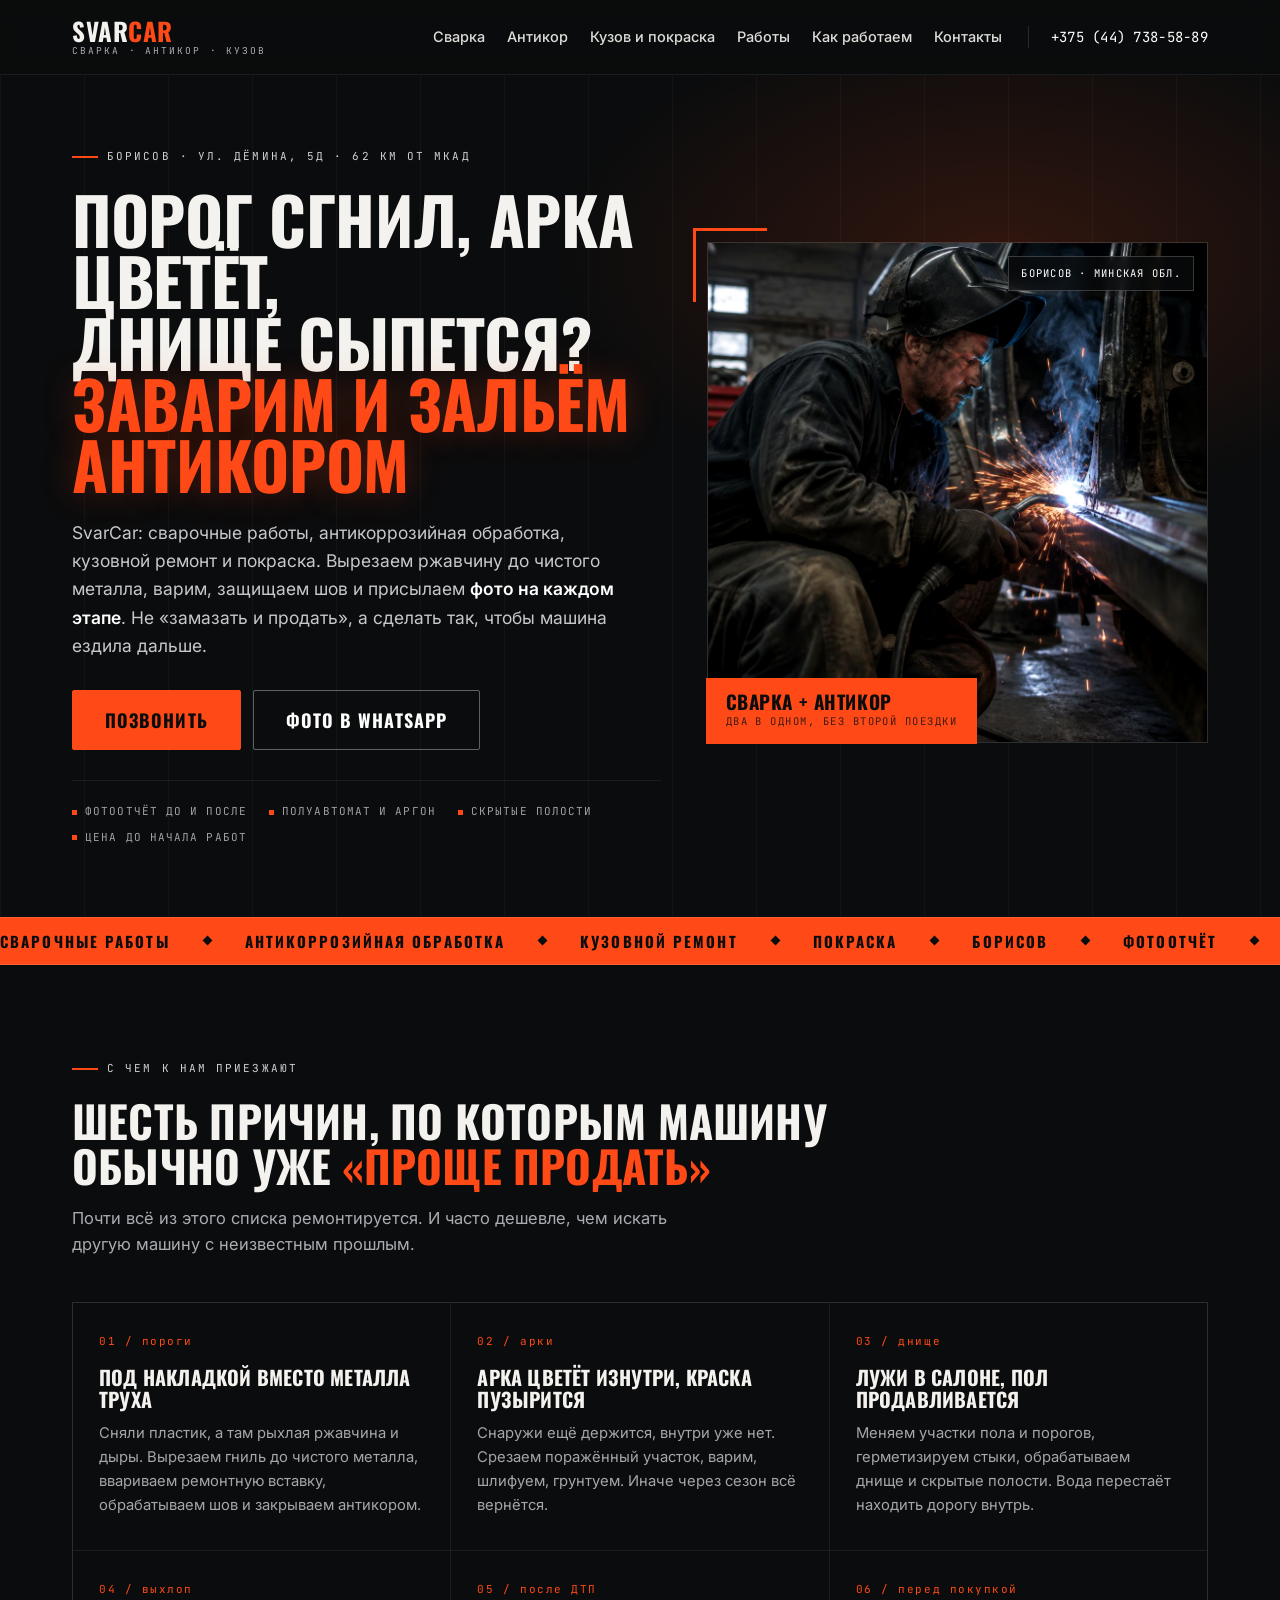
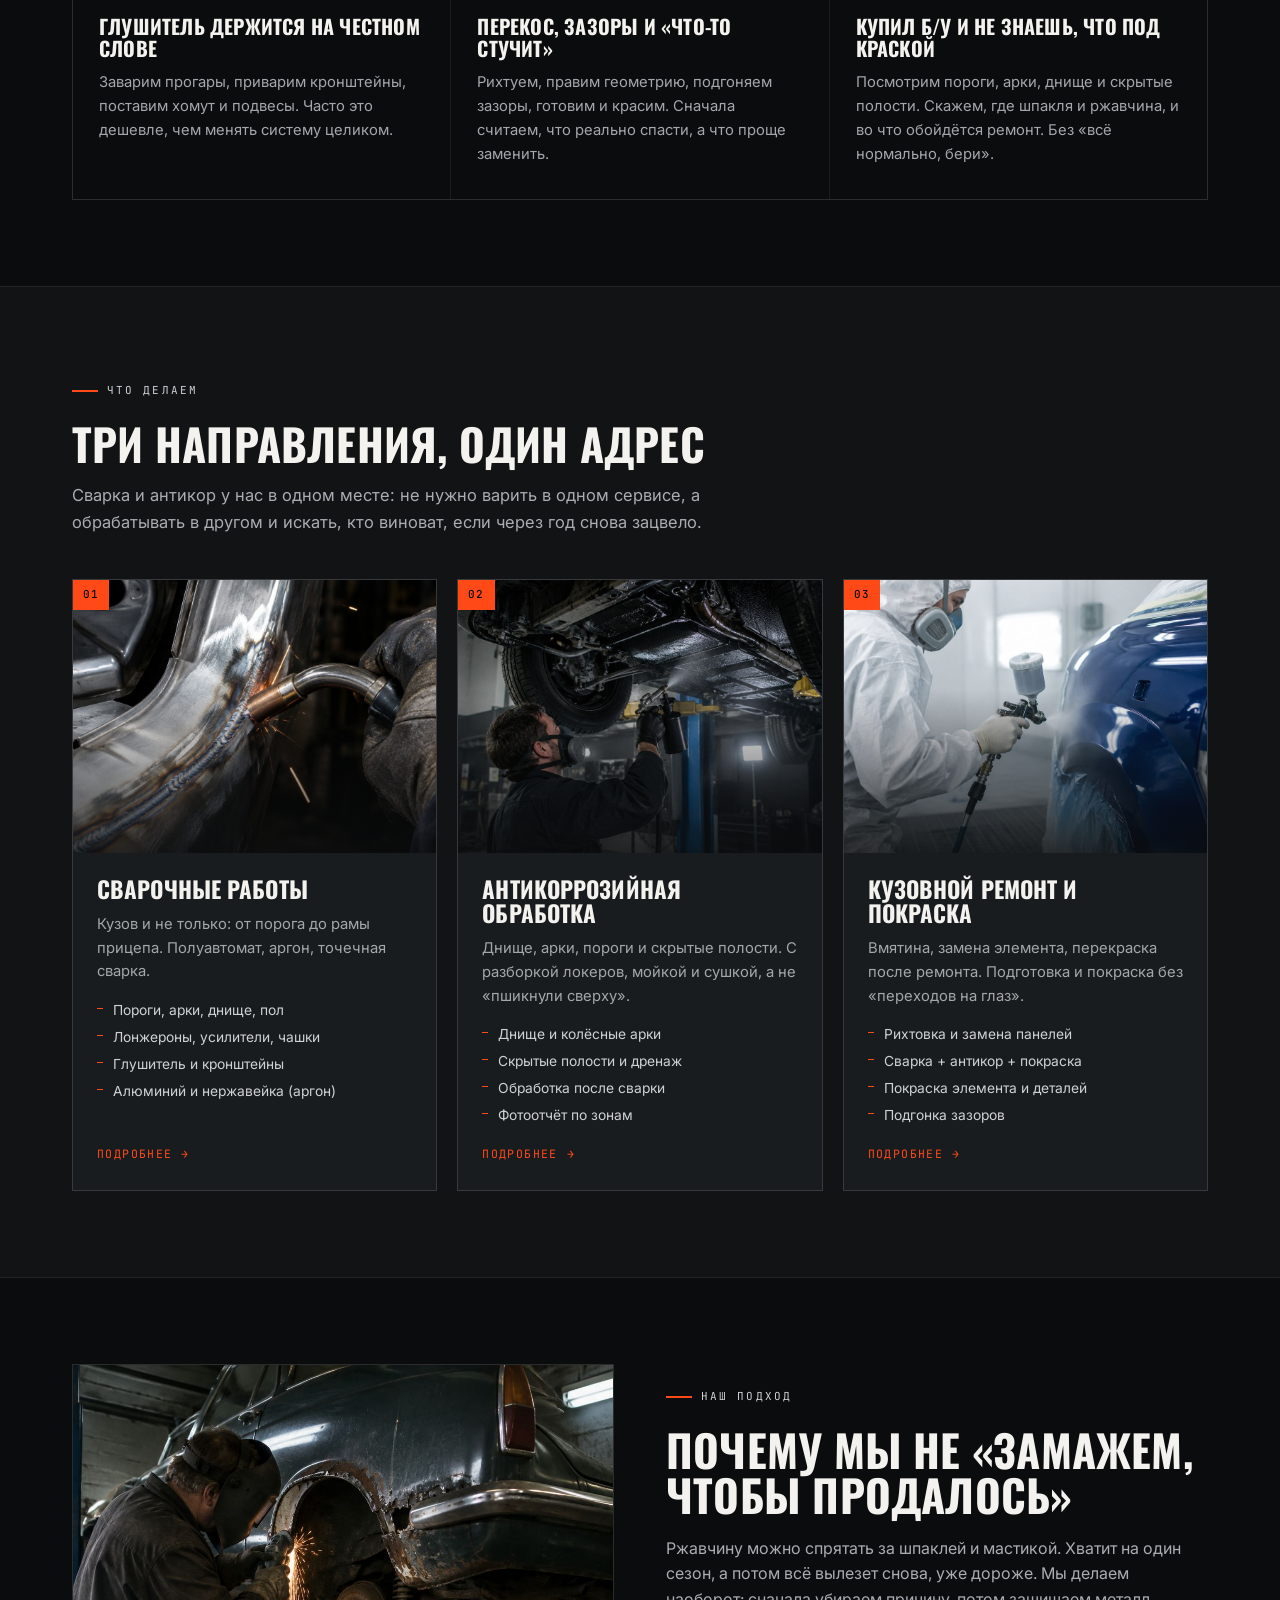
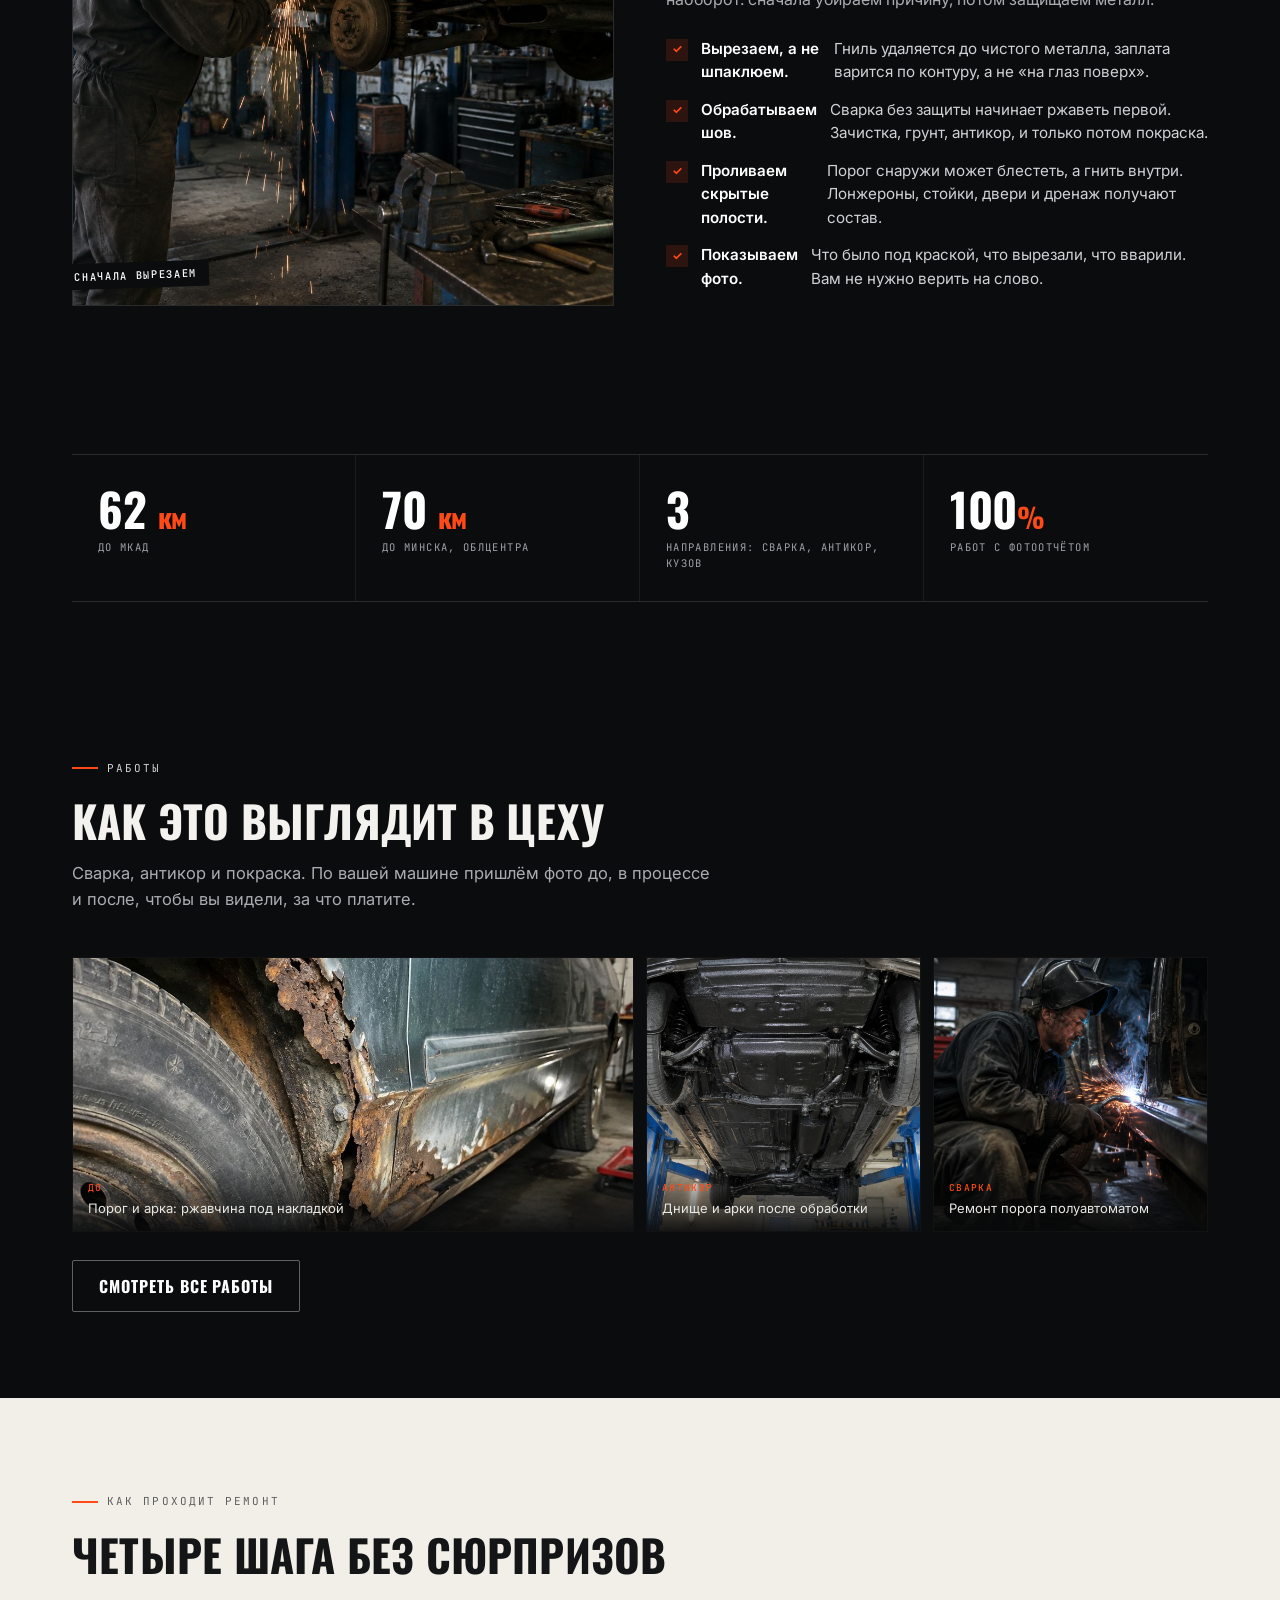
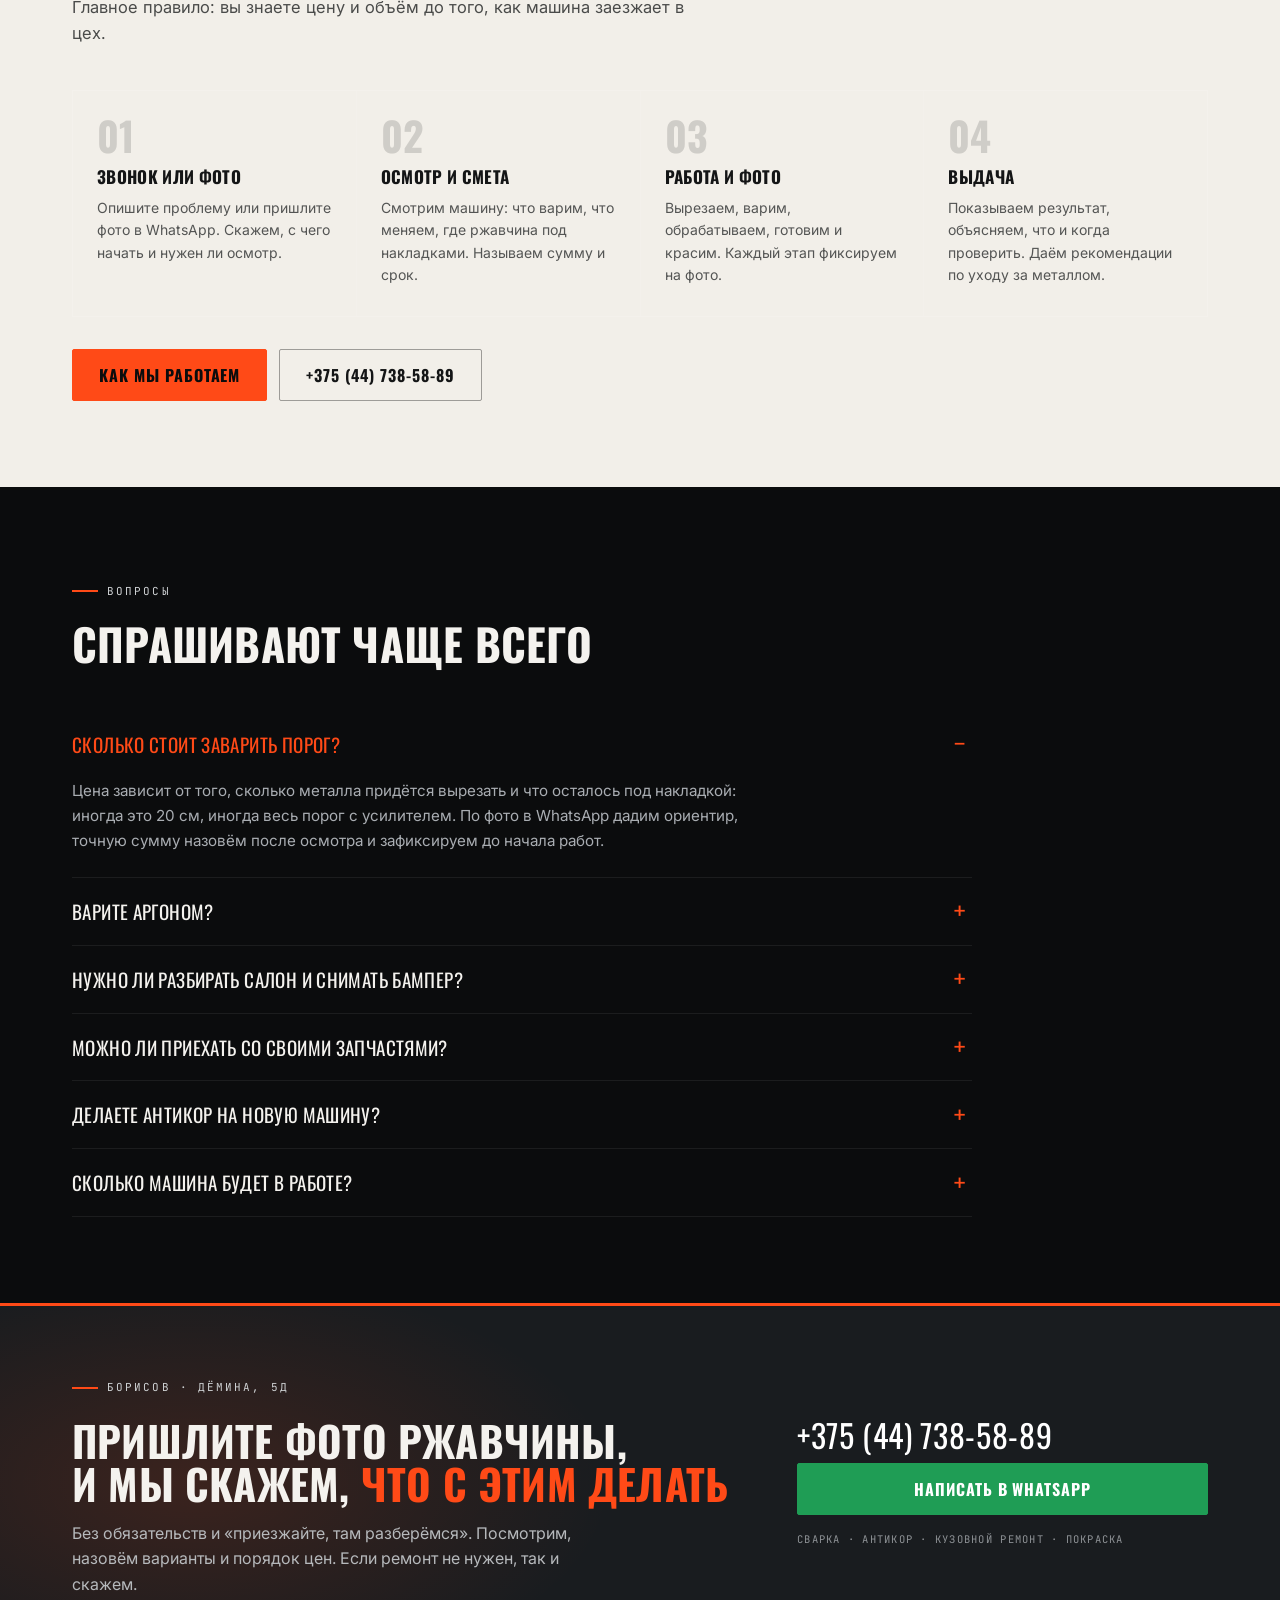
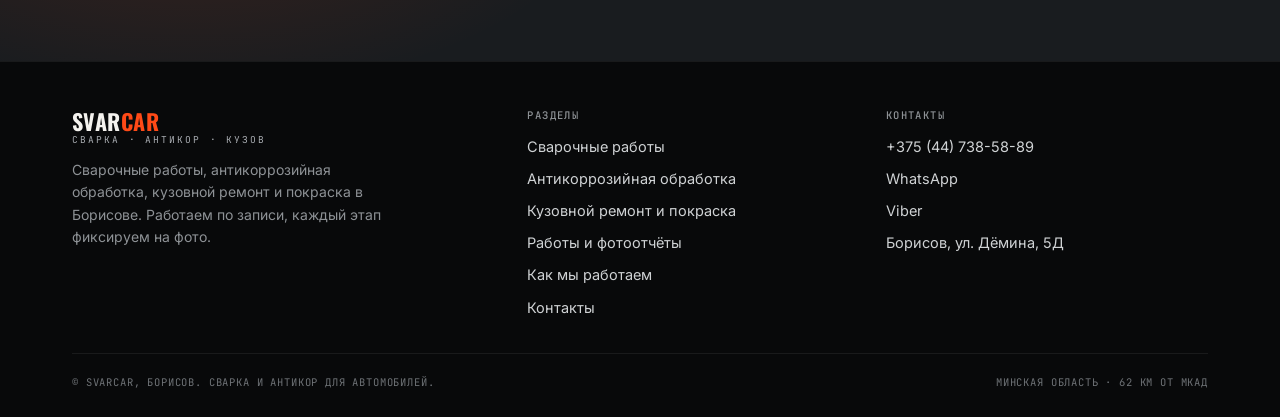
==== index.html @ ed867086 "SvarCar Borisov: 7 pages, welding, anti-corrosion, body repair" ====
<!doctype html>
<html lang="ru">
<head>
<meta charset="utf-8">
<meta name="viewport" content="width=device-width, initial-scale=1">
<title>SvarCar: сварка, антикор и кузовной ремонт в Борисове | +375 (44) 738-58-89</title>
<meta name="description" content="Сварочные работы, антикоррозийная обработка, кузовной ремонт и покраска в Борисове. Пороги, арки, днище, скрытые полости. Фотоотчёт по каждой работе. Ул. Дёмина, 5Д. Тел. +375 (44) 738-58-89.">
<meta property="og:title" content="SvarCar: сварка, антикор и кузовной ремонт в Борисове">
<meta property="og:description" content="Заварим пороги, арки и днище, обработаем антикором, покрасим. Фотоотчёт до и после. Борисов, ул. Дёмина, 5Д.">
<meta property="og:type" content="website">
<link rel="icon" href="assets/img/favicon.svg" type="image/svg+xml">
<link rel="preconnect" href="https://fonts.googleapis.com">
<link rel="preconnect" href="https://fonts.gstatic.com" crossorigin>
<link href="https://fonts.googleapis.com/css2?family=Oswald:wght@500;600;700&family=Inter:wght@400;500;600&family=JetBrains+Mono:wght@400;500&display=swap" rel="stylesheet">
<link rel="stylesheet" href="assets/css/style.css?v=1">
<script type="application/ld+json">
{
  "@context": "https://schema.org",
  "@type": "AutoRepair",
  "name": "SvarCar",
  "description": "Сварочные работы, антикоррозийная обработка, кузовной ремонт и покраска автомобилей в Борисове.",
  "telephone": "+375447385889",
  "address": {
    "@type": "PostalAddress",
    "streetAddress": "улица Дёмина, 5Д",
    "addressLocality": "Борисов",
    "addressRegion": "Минская область",
    "addressCountry": "BY"
  },
  "areaServed": ["Борисов", "Борисовский район", "Минская область"],
  "makesOffer": [
    {"@type":"Offer","itemOffered":{"@type":"Service","name":"Сварочные работы"}},
    {"@type":"Offer","itemOffered":{"@type":"Service","name":"Антикоррозийная обработка"}},
    {"@type":"Offer","itemOffered":{"@type":"Service","name":"Кузовной ремонт и покраска"}}
  ]
}
</script>
</head>
<body>

<header class="hdr">
  <div class="wrap hdr-in">
    <a class="logo" href="index.html">
      <b>Svar<span>Car</span></b>
      <small>сварка · антикор · кузов</small>
    </a>
    <nav class="nav" id="nav">
      <a href="svarka.html">Сварка</a>
      <a href="antikor.html">Антикор</a>
      <a href="kuzov.html">Кузов и покраска</a>
      <a href="raboty.html">Работы</a>
      <a href="kak-rabotaem.html">Как работаем</a>
      <a href="kontakty.html">Контакты</a>
    </nav>
    <a class="hdr-phone" href="tel:+375447385889">+375 (44) 738-58-89</a>
    <button class="burger" id="burger" type="button" aria-label="Меню" aria-expanded="false" aria-controls="nav"><span></span></button>
  </div>
</header>

<section class="hero">
  <div class="wrap hero-in">
    <div class="hero-txt">
      <span class="kick">Борисов · ул. Дёмина, 5Д · 62 км от МКАД</span>
      <h1>Порог сгнил, арка цветёт,<br>днище сыпется?<br><span class="hl">Заварим и зальём антикором</span></h1>
      <p class="hero-sub">SvarCar: сварочные работы, антикоррозийная обработка, кузовной ремонт и покраска. Вырезаем ржавчину до чистого металла, варим, защищаем шов и присылаем <b>фото на каждом этапе</b>. Не «замазать и продать», а сделать так, чтобы машина ездила дальше.</p>
      <div class="btn-row">
        <a class="btn btn--lg" href="tel:+375447385889">Позвонить</a>
        <a class="btn btn--lg btn--ghost" href="https://wa.me/375447385889?text=%D0%97%D0%B4%D1%80%D0%B0%D0%B2%D1%81%D1%82%D0%B2%D1%83%D0%B9%D1%82%D0%B5%21%20%D0%A5%D0%BE%D1%87%D1%83%20%D0%BE%D1%86%D0%B5%D0%BD%D0%B8%D1%82%D1%8C%20%D1%80%D0%B0%D0%B1%D0%BE%D1%82%D1%83%20%D0%BF%D0%BE%20%D1%84%D0%BE%D1%82%D0%BE" target="_blank" rel="noopener">Фото в WhatsApp</a>
      </div>
      <div class="hero-facts">
        <span>Фотоотчёт до и после</span>
        <span>Полуавтомат и аргон</span>
        <span>Скрытые полости</span>
        <span>Цена до начала работ</span>
      </div>
    </div>
    <div class="hero-media">
      <img src="assets/img/hero-weld.jpg" alt="Сварка порога автомобиля в мастерской SvarCar, Борисов" width="1024" height="1024">
      <div class="hero-badge">Борисов · Минская обл.</div>
      <div class="hero-tag"><b>Сварка + антикор</b><span>два в одном, без второй поездки</span></div>
    </div>
  </div>
</section>

<div class="mq"><div class="mq-track">
  <span>Сварочные работы</span><span>Антикоррозийная обработка</span><span>Кузовной ремонт</span><span>Покраска</span><span>Борисов</span><span>Фотоотчёт</span><span>Скрытые полости</span><span>Пороги и арки</span>
  <span>Сварочные работы</span><span>Антикоррозийная обработка</span><span>Кузовной ремонт</span><span>Покраска</span><span>Борисов</span><span>Фотоотчёт</span><span>Скрытые полости</span><span>Пороги и арки</span>
</div></div>

<section class="sec">
  <div class="wrap">
    <div class="sec-head rv">
      <span class="kick">С чем к нам приезжают</span>
      <h2 class="stitle">Шесть причин, по которым машину<br>обычно уже <em>«проще продать»</em></h2>
      <p class="slead">Почти всё из этого списка ремонтируется. И часто дешевле, чем искать другую машину с неизвестным прошлым.</p>
    </div>
    <div class="g3 rv">
      <div class="pain">
        <span class="pain-n">01 / пороги</span>
        <h3>Под накладкой вместо металла труха</h3>
        <p>Сняли пластик, а там рыхлая ржавчина и дыры. Вырезаем гниль до чистого металла, ввариваем ремонтную вставку, обрабатываем шов и закрываем антикором.</p>
      </div>
      <div class="pain">
        <span class="pain-n">02 / арки</span>
        <h3>Арка цветёт изнутри, краска пузырится</h3>
        <p>Снаружи ещё держится, внутри уже нет. Срезаем поражённый участок, варим, шлифуем, грунтуем. Иначе через сезон всё вернётся.</p>
      </div>
      <div class="pain">
        <span class="pain-n">03 / днище</span>
        <h3>Лужи в салоне, пол продавливается</h3>
        <p>Меняем участки пола и порогов, герметизируем стыки, обрабатываем днище и скрытые полости. Вода перестаёт находить дорогу внутрь.</p>
      </div>
      <div class="pain">
        <span class="pain-n">04 / выхлоп</span>
        <h3>Глушитель держится на честном слове</h3>
        <p>Заварим прогары, приварим кронштейны, поставим хомут и подвесы. Часто это дешевле, чем менять систему целиком.</p>
      </div>
      <div class="pain">
        <span class="pain-n">05 / после ДТП</span>
        <h3>Перекос, зазоры и «что-то стучит»</h3>
        <p>Рихтуем, правим геометрию, подгоняем зазоры, готовим и красим. Сначала считаем, что реально спасти, а что проще заменить.</p>
      </div>
      <div class="pain">
        <span class="pain-n">06 / перед покупкой</span>
        <h3>Купил б/у и не знаешь, что под краской</h3>
        <p>Посмотрим пороги, арки, днище и скрытые полости. Скажем, где шпакля и ржавчина, и во что обойдётся ремонт. Без «всё нормально, бери».</p>
      </div>
    </div>
  </div>
</section>

<section class="sec sec--steel">
  <div class="wrap">
    <div class="sec-head rv">
      <span class="kick">Что делаем</span>
      <h2 class="stitle">Три направления, один адрес</h2>
      <p class="slead">Сварка и антикор у нас в одном месте: не нужно варить в одном сервисе, а обрабатывать в другом и искать, кто виноват, если через год снова зацвело.</p>
    </div>
    <div class="svc-grid rv">
      <a class="svc" href="svarka.html">
        <div class="svc-img"><span class="svc-n">01</span><img src="assets/img/seam.jpg" alt="Сварной шов на кузовной панели автомобиля" loading="lazy" width="1024" height="1024"></div>
        <div class="svc-body">
          <h3>Сварочные работы</h3>
          <p>Кузов и не только: от порога до рамы прицепа. Полуавтомат, аргон, точечная сварка.</p>
          <ul class="svc-list">
            <li>Пороги, арки, днище, пол</li>
            <li>Лонжероны, усилители, чашки</li>
            <li>Глушитель и кронштейны</li>
            <li>Алюминий и нержавейка (аргон)</li>
          </ul>
          <span class="svc-more">Подробнее</span>
        </div>
      </a>
      <a class="svc" href="antikor.html">
        <div class="svc-img"><span class="svc-n">02</span><img src="assets/img/antikor.jpg" alt="Нанесение антикоррозийного состава на днище автомобиля" loading="lazy" width="1024" height="1024"></div>
        <div class="svc-body">
          <h3>Антикоррозийная обработка</h3>
          <p>Днище, арки, пороги и скрытые полости. С разборкой локеров, мойкой и сушкой, а не «пшикнули сверху».</p>
          <ul class="svc-list">
            <li>Днище и колёсные арки</li>
            <li>Скрытые полости и дренаж</li>
            <li>Обработка после сварки</li>
            <li>Фотоотчёт по зонам</li>
          </ul>
          <span class="svc-more">Подробнее</span>
        </div>
      </a>
      <a class="svc" href="kuzov.html">
        <div class="svc-img"><span class="svc-n">03</span><img src="assets/img/paint.jpg" alt="Покраска кузовной панели автомобиля в камере" loading="lazy" width="1024" height="1024"></div>
        <div class="svc-body">
          <h3>Кузовной ремонт и покраска</h3>
          <p>Вмятина, замена элемента, перекраска после ремонта. Подготовка и покраска без «переходов на глаз».</p>
          <ul class="svc-list">
            <li>Рихтовка и замена панелей</li>
            <li>Сварка + антикор + покраска</li>
            <li>Покраска элемента и деталей</li>
            <li>Подгонка зазоров</li>
          </ul>
          <span class="svc-more">Подробнее</span>
        </div>
      </a>
    </div>
  </div>
</section>

<section class="sec">
  <div class="wrap split">
    <div class="split-media rv">
      <img src="assets/img/arch-cut.jpg" alt="Вырезание ржавого металла из арки автомобиля" loading="lazy" width="1024" height="1024">
      <div class="tape"><b>сначала вырезаем</b></div>
    </div>
    <div class="split-txt rv">
      <span class="kick">Наш подход</span>
      <h2 class="stitle">Почему мы не «замажем,<br>чтобы продалось»</h2>
      <p>Ржавчину можно спрятать за шпаклей и мастикой. Хватит на один сезон, а потом всё вылезет снова, уже дороже. Мы делаем наоборот: сначала убираем причину, потом защищаем металл.</p>
      <ul class="checks">
        <li><b>Вырезаем, а не шпаклюем.</b> Гниль удаляется до чистого металла, заплата варится по контуру, а не «на глаз поверх».</li>
        <li><b>Обрабатываем шов.</b> Сварка без защиты начинает ржаветь первой. Зачистка, грунт, антикор, и только потом покраска.</li>
        <li><b>Проливаем скрытые полости.</b> Порог снаружи может блестеть, а гнить внутри. Лонжероны, стойки, двери и дренаж получают состав.</li>
        <li><b>Показываем фото.</b> Что было под краской, что вырезали, что вварили. Вам не нужно верить на слово.</li>
      </ul>
    </div>
  </div>
</section>

<section class="sec--tight">
  <div class="wrap">
    <div class="stats rv">
      <div class="stat"><b>62 <em>км</em></b><span>до МКАД</span></div>
      <div class="stat"><b>70 <em>км</em></b><span>до Минска, облцентра</span></div>
      <div class="stat"><b>3</b><span>направления: сварка, антикор, кузов</span></div>
      <div class="stat"><b>100<em>%</em></b><span>работ с фотоотчётом</span></div>
    </div>
  </div>
</section>

<section class="sec">
  <div class="wrap">
    <div class="sec-head rv">
      <span class="kick">Работы</span>
      <h2 class="stitle">Как это выглядит в цеху</h2>
      <p class="slead">Сварка, антикор и покраска. По вашей машине пришлём фото до, в процессе и после, чтобы вы видели, за что платите.</p>
    </div>
    <div class="gal rv">
      <figure class="wide">
        <img src="assets/img/rust.jpg" alt="Ржавый порог и арка автомобиля до ремонта" loading="lazy" width="1024" height="1024">
        <figcaption><b>До</b>Порог и арка: ржавчина под накладкой</figcaption>
      </figure>
      <figure>
        <img src="assets/img/underbody.jpg" alt="Обработанное антикором днище автомобиля" loading="lazy" width="1024" height="1024">
        <figcaption><b>Антикор</b>Днище и арки после обработки</figcaption>
      </figure>
      <figure>
        <img src="assets/img/hero-weld.jpg" alt="Сварочные работы на кузове автомобиля" loading="lazy" width="1024" height="1024">
        <figcaption><b>Сварка</b>Ремонт порога полуавтоматом</figcaption>
      </figure>
    </div>
    <div class="btn-row" style="margin-top:28px">
      <a class="btn btn--ghost" href="raboty.html">Смотреть все работы</a>
    </div>
  </div>
</section>

<section class="sec sec--paper">
  <div class="wrap">
    <div class="sec-head rv">
      <span class="kick">Как проходит ремонт</span>
      <h2 class="stitle">Четыре шага без сюрпризов</h2>
      <p class="slead">Главное правило: вы знаете цену и объём до того, как машина заезжает в цех.</p>
    </div>
    <div class="steps rv">
      <div class="step"><b>01</b><h3>Звонок или фото</h3><p>Опишите проблему или пришлите фото в WhatsApp. Скажем, с чего начать и нужен ли осмотр.</p></div>
      <div class="step"><b>02</b><h3>Осмотр и смета</h3><p>Смотрим машину: что варим, что меняем, где ржавчина под накладками. Называем сумму и срок.</p></div>
      <div class="step"><b>03</b><h3>Работа и фото</h3><p>Вырезаем, варим, обрабатываем, готовим и красим. Каждый этап фиксируем на фото.</p></div>
      <div class="step"><b>04</b><h3>Выдача</h3><p>Показываем результат, объясняем, что и когда проверить. Даём рекомендации по уходу за металлом.</p></div>
    </div>
    <div class="btn-row" style="margin-top:32px">
      <a class="btn" href="kak-rabotaem.html">Как мы работаем</a>
      <a class="btn btn--ghost" style="color:#141516;border-color:rgba(0,0,0,.35)" href="tel:+375447385889">+375 (44) 738-58-89</a>
    </div>
  </div>
</section>

<section class="sec">
  <div class="wrap">
    <div class="sec-head rv">
      <span class="kick">Вопросы</span>
      <h2 class="stitle">Спрашивают чаще всего</h2>
    </div>
    <div class="faq rv">
      <details open>
        <summary>Сколько стоит заварить порог?</summary>
        <div class="ans">Цена зависит от того, сколько металла придётся вырезать и что осталось под накладкой: иногда это 20 см, иногда весь порог с усилителем. По фото в WhatsApp дадим ориентир, точную сумму назовём после осмотра и зафиксируем до начала работ.</div>
      </details>
      <details>
        <summary>Варите аргоном?</summary>
        <div class="ans">Да. Кузов варим полуавтоматом (MIG/MAG), заводские швы делаем точечной сваркой, алюминий и нержавейку варим аргоном (TIG). Для каждого металла свой режим, иначе шов поведёт или он снова зацветёт.</div>
      </details>
      <details>
        <summary>Нужно ли разбирать салон и снимать бампер?</summary>
        <div class="ans">Зависит от зоны. Чтобы варить порог, часто нужно снять накладку и обшивку, а чтобы обработать скрытые полости, иногда и локеры. Разборку и сборку обсуждаем заранее и включаем в смету, чтобы «потом доплатить» не было.</div>
      </details>
      <details>
        <summary>Можно ли приехать со своими запчастями?</summary>
        <div class="ans">Можно. Скажите заранее, что привезёте, чтобы мы проверили деталь до разборки машины. Если ремонтная вставка не подходит по геометрии, лучше узнать об этом до того, как срезан старый металл.</div>
      </details>
      <details>
        <summary>Делаете антикор на новую машину?</summary>
        <div class="ans">Да, и это лучший момент: на чистом металле обработка держится дольше всего. Особенно актуально для арок, порогов и днища, которые зимой получают реагенты и песок.</div>
      </details>
      <details>
        <summary>Сколько машина будет в работе?</summary>
        <div class="ans">Срок зависит от объёма: локальный ремонт и антикор это одна история, замена порогов с покраской другая. После осмотра называем срок и держим его. Если по ходу находится что-то ещё, сначала звоним и согласуем, а не ставим перед фактом.</div>
      </details>
    </div>
  </div>
</section>

<section class="cta">
  <div class="wrap cta-in">
    <div class="rv">
      <span class="kick">Борисов · Дёмина, 5Д</span>
      <h2>Пришлите фото ржавчины,<br>и мы скажем, <em>что с этим делать</em></h2>
      <p>Без обязательств и «приезжайте, там разберёмся». Посмотрим, назовём варианты и порядок цен. Если ремонт не нужен, так и скажем.</p>
    </div>
    <div class="cta-side rv">
      <a class="cta-phone" href="tel:+375447385889">+375 (44) 738-58-89</a>
      <a class="btn btn--wa" href="https://wa.me/375447385889?text=%D0%97%D0%B4%D1%80%D0%B0%D0%B2%D1%81%D1%82%D0%B2%D1%83%D0%B9%D1%82%D0%B5%21%20%D0%A5%D0%BE%D1%87%D1%83%20%D0%BE%D1%86%D0%B5%D0%BD%D0%B8%D1%82%D1%8C%20%D1%80%D0%B0%D0%B1%D0%BE%D1%82%D1%83%20%D0%BF%D0%BE%20%D1%84%D0%BE%D1%82%D0%BE" target="_blank" rel="noopener">Написать в WhatsApp</a>
      <span class="cta-note">сварка · антикор · кузовной ремонт · покраска</span>
    </div>
  </div>
</section>

<footer class="ftr">
  <div class="wrap">
    <div class="ftr-in">
      <div>
        <a class="logo" href="index.html">
          <b>Svar<span>Car</span></b>
          <small>сварка · антикор · кузов</small>
        </a>
        <p>Сварочные работы, антикоррозийная обработка, кузовной ремонт и покраска в Борисове. Работаем по записи, каждый этап фиксируем на фото.</p>
      </div>
      <div>
        <h4>Разделы</h4>
        <div class="ftr-links">
          <a href="svarka.html">Сварочные работы</a>
          <a href="antikor.html">Антикоррозийная обработка</a>
          <a href="kuzov.html">Кузовной ремонт и покраска</a>
          <a href="raboty.html">Работы и фотоотчёты</a>
          <a href="kak-rabotaem.html">Как мы работаем</a>
          <a href="kontakty.html">Контакты</a>
        </div>
      </div>
      <div>
        <h4>Контакты</h4>
        <div class="ftr-links">
          <a href="tel:+375447385889">+375 (44) 738-58-89</a>
          <a href="https://wa.me/375447385889" target="_blank" rel="noopener">WhatsApp</a>
          <a href="viber://chat?number=%2B375447385889">Viber</a>
          <a href="https://yandex.by/maps/?text=%D0%91%D0%BE%D1%80%D0%B8%D1%81%D0%BE%D0%B2%2C%20%D1%83%D0%BB%D0%B8%D1%86%D0%B0%20%D0%94%D1%91%D0%BC%D0%B8%D0%BD%D0%B0%2C%205%D0%94" target="_blank" rel="noopener">Борисов, ул. Дёмина, 5Д</a>
        </div>
      </div>
    </div>
    <div class="ftr-bot">
      <span>© SvarCar, Борисов. Сварка и антикор для автомобилей.</span>
      <span>Минская область · 62 км от МКАД</span>
    </div>
  </div>
</footer>

<script src="assets/js/app.js" defer></script>
</body>
</html>
---- assets/css/style.css ----
/* SvarCar — Борисов. Сварка, антикор, кузов. */

:root{
  --ink:#0b0c0d;
  --ink-2:#111315;
  --steel:#191c1f;
  --steel-2:#22262a;
  --line:rgba(255,255,255,.13);
  --line-soft:rgba(255,255,255,.07);
  --txt:#f4f2ee;
  --muted:#a9adb2;
  --orange:#ff4a17;
  --orange-d:#e23c0c;
  --amber:#ffb01f;
  --paper:#f2efe9;
  --paper-2:#e7e2d9;
  --ink-on-paper:#141516;
  --mono:"JetBrains Mono",ui-monospace,SFMono-Regular,Menlo,monospace;
  --disp:"Oswald","Arial Narrow",Impact,sans-serif;
  --body:"Inter",system-ui,-apple-system,"Segoe UI",Roboto,sans-serif;
  --wrap:1180px;
  --r:2px;
}

*,*::before,*::after{box-sizing:border-box}
html{scroll-behavior:smooth;-webkit-text-size-adjust:100%}
body{
  margin:0;background:var(--ink);color:var(--txt);
  font-family:var(--body);font-size:17px;line-height:1.6;
  -webkit-font-smoothing:antialiased;
  overflow-x:hidden;
}
img{max-width:100%;display:block;height:auto}
a{color:inherit;text-decoration:none}
button{font:inherit}
h1,h2,h3,h4{font-family:var(--disp);font-weight:700;text-transform:uppercase;line-height:.98;letter-spacing:.005em;margin:0}
p{margin:0}
ul{margin:0;padding:0;list-style:none}
.wrap{width:100%;max-width:var(--wrap);margin:0 auto;padding:0 22px}
::selection{background:var(--orange);color:#0b0c0d}

/* ---------- header ---------- */
.hdr{
  position:sticky;top:0;z-index:60;
  background:rgba(11,12,13,.92);
  border-bottom:1px solid var(--line-soft);
  backdrop-filter:blur(10px);
}
.hdr-in{display:flex;align-items:center;gap:26px;height:74px}
.logo{display:flex;flex-direction:column;gap:3px;flex:0 0 auto}
.logo b{
  font-family:var(--disp);font-weight:700;font-size:25px;letter-spacing:.02em;
  text-transform:uppercase;line-height:1;display:flex;align-items:baseline;gap:0;
}
.logo b span{color:var(--orange)}
.logo small{
  font-family:var(--mono);font-size:9.5px;letter-spacing:.22em;text-transform:uppercase;
  color:var(--muted);line-height:1;
}
.nav{display:flex;gap:22px;margin-left:auto}
.nav a{
  font-size:14.5px;font-weight:500;color:#dcdcd8;position:relative;padding:6px 0;white-space:nowrap;
}
.nav a::after{
  content:"";position:absolute;left:0;right:100%;bottom:0;height:2px;background:var(--orange);
  transition:right .22s ease;
}
.nav a:hover::after,.nav a[aria-current="page"]::after{right:0}
.nav a[aria-current="page"]{color:#fff}
.hdr-phone{
  font-family:var(--mono);font-size:14px;letter-spacing:.02em;color:#fff;white-space:nowrap;
  border-left:1px solid var(--line);padding-left:22px;
}
.hdr-phone:hover{color:var(--orange)}
.burger{
  display:none;width:42px;height:38px;background:none;border:1px solid var(--line);
  cursor:pointer;position:relative;margin-left:auto;flex:0 0 auto;
}
.burger span,.burger span::before,.burger span::after{
  position:absolute;left:11px;right:11px;height:2px;background:#fff;content:"";transition:.2s;
}
.burger span{top:18px}
.burger span::before{top:-6px;left:0;right:0}
.burger span::after{top:6px;left:0;right:0}
.burger[aria-expanded="true"] span{background:transparent}
.burger[aria-expanded="true"] span::before{transform:translateY(6px) rotate(45deg)}
.burger[aria-expanded="true"] span::after{transform:translateY(-6px) rotate(-45deg)}

/* ---------- buttons ---------- */
.btn{
  display:inline-flex;align-items:center;justify-content:center;gap:10px;
  font-family:var(--disp);text-transform:uppercase;font-weight:700;font-size:16px;
  letter-spacing:.06em;line-height:1;padding:17px 26px;border-radius:var(--r);
  background:var(--orange);color:#0b0c0d;border:1px solid var(--orange);
  cursor:pointer;transition:transform .15s ease,background .18s ease,color .18s ease;
  text-align:center;
}
.btn:hover{background:#ff5c2c;transform:translateY(-1px)}
.btn--ghost{background:transparent;color:#fff;border-color:rgba(255,255,255,.35)}
.btn--ghost:hover{background:rgba(255,255,255,.08);border-color:#fff}
.btn--wa{background:#1f9d55;border-color:#1f9d55;color:#fff}
.btn--wa:hover{background:#25b562}
.btn--sm{padding:12px 18px;font-size:14px}
.btn--lg{padding:20px 32px;font-size:18px}
.btn-row{display:flex;flex-wrap:wrap;gap:12px}

/* ---------- hero ---------- */
.hero{position:relative;background:var(--ink);overflow:hidden;padding:0}
.hero::before{
  content:"";position:absolute;inset:0;
  background:
    radial-gradient(680px 380px at 78% 22%,rgba(255,74,23,.16),transparent 65%),
    repeating-linear-gradient(90deg,rgba(255,255,255,.035) 0 1px,transparent 1px 84px);
  pointer-events:none;
}
.hero-in{
  position:relative;display:grid;grid-template-columns:1.08fr .92fr;gap:46px;
  align-items:center;padding:64px 22px 70px;
}
.hero-txt{position:relative;z-index:2}
.kick{
  display:inline-flex;align-items:center;gap:9px;font-family:var(--mono);
  font-size:11px;letter-spacing:.19em;text-transform:uppercase;color:#cfd2d4;margin-bottom:22px;
}
.kick::before{content:"";width:26px;height:2px;background:var(--orange);flex:0 0 auto}
.hero h1{
  font-size:clamp(34px,5.1vw,68px);line-height:.94;letter-spacing:-.005em;
}
.hero h1 .hl{
  display:inline;color:var(--orange);
  text-shadow:0 0 34px rgba(255,74,23,.28);
}
.hero-sub{
  margin-top:24px;font-size:17.5px;line-height:1.62;color:#c6c8ca;max-width:560px;
}
.hero-sub b{color:#fff;font-weight:600}
.hero .btn-row{margin-top:30px}
.hero-facts{
  display:flex;flex-wrap:wrap;gap:8px 22px;margin-top:30px;padding-top:22px;
  border-top:1px solid var(--line-soft);
}
.hero-facts span{
  font-family:var(--mono);font-size:11px;letter-spacing:.1em;text-transform:uppercase;color:#9ea2a6;
  display:flex;align-items:center;gap:8px;
}
.hero-facts span::before{content:"";width:5px;height:5px;background:var(--orange);flex:0 0 auto}

.hero-media{position:relative;z-index:2}
.hero-media img{
  width:100%;aspect-ratio:1/1;object-fit:cover;
  filter:contrast(1.06) saturate(1.05);
  border:1px solid rgba(255,255,255,.14);
}
.hero-media::after{
  content:"";position:absolute;left:-14px;top:-14px;width:74px;height:74px;
  border-left:3px solid var(--orange);border-top:3px solid var(--orange);
}
.hero-tag{
  position:absolute;left:-1px;bottom:-1px;background:var(--orange);color:#0b0c0d;
  padding:14px 20px 15px;display:flex;flex-direction:column;gap:2px;max-width:calc(100% + 2px);
}
.hero-tag b{font-family:var(--disp);font-size:19px;text-transform:uppercase;line-height:1;letter-spacing:.03em}
.hero-tag span{font-family:var(--mono);font-size:10.5px;letter-spacing:.14em;text-transform:uppercase;opacity:.78}
.hero-badge{
  position:absolute;right:14px;top:14px;background:rgba(11,12,13,.72);border:1px solid rgba(255,255,255,.2);
  padding:8px 12px;font-family:var(--mono);font-size:10.5px;letter-spacing:.12em;text-transform:uppercase;
  color:#fff;backdrop-filter:blur(4px);
}

/* ---------- ticker ---------- */
.mq{
  border-top:1px solid var(--line);border-bottom:1px solid var(--line);
  background:var(--orange);color:#0b0c0d;overflow:hidden;padding:11px 0;
}
.mq-track{
  display:flex;gap:34px;width:max-content;animation:mq 32s linear infinite;
  font-family:var(--disp);text-transform:uppercase;font-size:15px;letter-spacing:.14em;font-weight:700;
}
.mq-track span{display:flex;align-items:center;gap:34px;white-space:nowrap}
.mq-track span::after{content:"";width:7px;height:7px;background:#0b0c0d;transform:rotate(45deg);flex:0 0 auto}
@keyframes mq{to{transform:translateX(-50%)}}
.mq:hover .mq-track{animation-play-state:paused}

/* ---------- sections ---------- */
.sec{padding:86px 0;position:relative}
.sec--tight{padding:62px 0}
.sec--steel{background:var(--ink-2);border-top:1px solid var(--line-soft);border-bottom:1px solid var(--line-soft)}
.sec--paper{background:var(--paper);color:var(--ink-on-paper)}
.sec--paper .slead,.sec--paper .lead{color:#4a4b4a}
.sec--paper .kick{color:#5d5f5f}
.sec-head{max-width:760px;margin-bottom:44px}
.sec-head--center{margin-left:auto;margin-right:auto;text-align:center}
.stitle{font-size:clamp(27px,3.5vw,44px);line-height:1.02;margin-bottom:16px}
.stitle em{font-style:normal;color:var(--orange)}
.slead{font-size:16.5px;color:#a9adb2;max-width:640px}
.sec-head--center .slead{margin:0 auto}

/* ---------- pain cards ---------- */
.g3{display:grid;grid-template-columns:repeat(3,1fr);gap:1px;background:var(--line-soft);border:1px solid var(--line-soft)}
.pain{
  background:var(--ink);padding:30px 26px 32px;position:relative;transition:background .2s;
}
.pain:hover{background:#141719}
.pain-n{
  font-family:var(--mono);font-size:11px;letter-spacing:.14em;color:var(--orange);
  display:block;margin-bottom:16px;
}
.pain h3{font-size:20px;line-height:1.1;margin-bottom:12px;letter-spacing:.01em}
.pain p{font-size:14.8px;line-height:1.62;color:#a3a7ab}
.sec--paper .pain{background:var(--paper)}
.sec--paper .pain:hover{background:#fff}
.sec--paper .pain p{color:#545554}
.sec--paper .g3{background:rgba(0,0,0,.12);border-color:rgba(0,0,0,.12)}

/* ---------- services ---------- */
.svc-grid{display:grid;grid-template-columns:repeat(3,1fr);gap:20px}
.svc{
  display:flex;flex-direction:column;background:var(--steel);border:1px solid var(--line);
  position:relative;overflow:hidden;transition:transform .2s ease,border-color .2s;
}
.svc:hover{transform:translateY(-4px);border-color:rgba(255,74,23,.6)}
.svc-img{position:relative;aspect-ratio:4/3;overflow:hidden;background:#000}
.svc-img img{width:100%;height:100%;object-fit:cover;transition:transform .5s ease;filter:saturate(.95)}
.svc:hover .svc-img img{transform:scale(1.045)}
.svc-img::after{
  content:"";position:absolute;inset:0;
  background:linear-gradient(180deg,transparent 40%,rgba(11,12,13,.82) 100%);
}
.svc-n{
  position:absolute;left:0;top:0;background:var(--orange);color:#0b0c0d;
  font-family:var(--mono);font-size:11px;font-weight:500;padding:6px 10px;letter-spacing:.1em;z-index:2;
}
.svc-body{padding:24px 24px 26px;display:flex;flex-direction:column;flex:1}
.svc-body h3{font-size:23px;line-height:1.06;margin-bottom:12px}
.svc-body p{font-size:14.8px;color:#a3a7ab;line-height:1.6}
.svc-list{margin:16px 0 20px;display:flex;flex-direction:column;gap:7px}
.svc-list li{
  font-size:13.8px;color:#cfd2d4;padding-left:16px;position:relative;line-height:1.45;
}
.svc-list li::before{content:"";position:absolute;left:0;top:8px;width:6px;height:1px;background:var(--orange)}
.svc-more{
  margin-top:auto;font-family:var(--mono);font-size:11.5px;letter-spacing:.12em;text-transform:uppercase;
  color:var(--orange);display:flex;align-items:center;gap:9px;
}
.svc-more::after{content:"→";transition:transform .2s}
.svc:hover .svc-more::after{transform:translateX(4px)}

/* ---------- split blocks ---------- */
.split{display:grid;grid-template-columns:1fr 1fr;gap:52px;align-items:center}
.split--rev .split-media{order:2}
.split-media{position:relative}
.split-media img{width:100%;object-fit:cover;border:1px solid var(--line)}
.split-media .tape{
  position:absolute;left:-10px;bottom:18px;transform:rotate(-2deg);
}
.tape{
  background:repeating-linear-gradient(45deg,var(--orange) 0 12px,#0b0c0d 12px 24px);
  color:#fff;font-family:var(--mono);font-size:10.5px;letter-spacing:.16em;text-transform:uppercase;
  padding:0;height:26px;display:flex;align-items:center;
}
.tape b{background:#0b0c0d;padding:0 12px;font-weight:500;display:flex;align-items:center;height:100%}
.split-txt h2{margin-bottom:18px}
.split-txt p{color:#a9adb2;margin-bottom:14px;font-size:16px}
.split-txt p b{color:#fff}
.checks{margin-top:24px;display:flex;flex-direction:column;gap:14px}
.checks li{display:flex;gap:13px;font-size:15.2px;line-height:1.55;color:#cfd2d4}
.checks li::before{
  content:"✓";flex:0 0 auto;width:22px;height:22px;background:rgba(255,74,23,.14);
  color:var(--orange);display:grid;place-items:center;font-size:12px;font-weight:700;margin-top:2px;
}
.checks b{color:#fff;font-weight:600}
.sec--paper .checks li{color:#43443f}
.sec--paper .checks b{color:#141516}

/* ---------- stats ---------- */
.stats{
  display:grid;grid-template-columns:repeat(4,1fr);border-top:1px solid var(--line);border-bottom:1px solid var(--line);
}
.stat{padding:30px 26px;border-right:1px solid var(--line-soft)}
.stat:last-child{border-right:0}
.stat b{
  display:block;font-family:var(--disp);font-size:clamp(30px,3.6vw,46px);line-height:1;color:#fff;
  letter-spacing:-.01em;
}
.stat b em{font-style:normal;color:var(--orange);font-size:.6em}
.stat span{
  display:block;margin-top:9px;font-family:var(--mono);font-size:10.5px;letter-spacing:.13em;
  text-transform:uppercase;color:#9ea2a6;line-height:1.5;
}

/* ---------- gallery ---------- */
.gal{display:grid;grid-template-columns:repeat(4,1fr);gap:12px}
.gal figure{margin:0;position:relative;overflow:hidden;background:#000;border:1px solid var(--line-soft)}
.gal figure img{width:100%;height:100%;object-fit:cover;aspect-ratio:1/1;transition:transform .55s ease,filter .3s}
.gal figure:hover img{transform:scale(1.05)}
.gal figcaption{
  position:absolute;left:0;right:0;bottom:0;padding:14px 15px;
  background:linear-gradient(180deg,transparent,rgba(8,9,10,.9));
  font-size:13px;line-height:1.4;color:#e8e8e4;
}
.gal figcaption b{display:block;font-family:var(--mono);font-size:9.5px;letter-spacing:.14em;text-transform:uppercase;color:var(--orange);margin-bottom:4px;font-weight:500}
.gal .wide{grid-column:span 2}
.gal .wide img{aspect-ratio:2.06/1}

/* ---------- steps ---------- */
.steps{display:grid;grid-template-columns:repeat(4,1fr);gap:1px;background:var(--line-soft);border:1px solid var(--line-soft)}
.step{background:var(--ink);padding:28px 24px 30px;position:relative}
.step b{
  font-family:var(--disp);font-size:40px;line-height:.8;color:rgba(255,255,255,.13);display:block;margin-bottom:16px;
}
.step h3{font-size:17px;line-height:1.15;margin-bottom:10px;letter-spacing:.02em}
.step p{font-size:14px;color:#a3a7ab;line-height:1.6}
.sec--paper .step{background:var(--paper)}
.sec--paper .step b{color:rgba(0,0,0,.14)}
.sec--paper .step p{color:#545554}

/* ---------- faq ---------- */
.faq{max-width:900px}
.faq details{border-bottom:1px solid var(--line-soft)}
.faq summary{
  cursor:pointer;list-style:none;padding:22px 44px 22px 0;position:relative;
  font-family:var(--disp);font-size:19px;text-transform:uppercase;line-height:1.2;letter-spacing:.02em;
}
.faq summary::-webkit-details-marker{display:none}
.faq summary::after{
  content:"+";position:absolute;right:6px;top:50%;transform:translateY(-50%);
  font-family:var(--mono);font-size:22px;color:var(--orange);line-height:1;
}
.faq details[open] summary::after{content:"–"}
.faq details[open] summary{color:var(--orange)}
.faq .ans{padding:0 44px 24px 0;color:#a9adb2;font-size:15.2px;line-height:1.65;max-width:760px}
.sec--paper .faq details{border-color:rgba(0,0,0,.14)}
.sec--paper .faq .ans{color:#4a4b4a}

/* ---------- CTA ---------- */
.cta{
  position:relative;background:var(--steel);border-top:3px solid var(--orange);overflow:hidden;
}
.cta::before{
  content:"";position:absolute;inset:0;
  background:radial-gradient(600px 300px at 15% 50%,rgba(255,74,23,.15),transparent 70%);
}
.cta-in{position:relative;display:grid;grid-template-columns:1.25fr .75fr;gap:40px;align-items:center;padding:64px 22px}
.cta h2{font-size:clamp(26px,3.4vw,42px);line-height:1.02;margin-bottom:16px}
.cta h2 em{font-style:normal;color:var(--orange)}
.cta p{color:#b6b9bc;max-width:520px;font-size:16px}
.cta-side{display:flex;flex-direction:column;gap:12px;align-items:stretch}
.cta-phone{
  font-family:var(--disp);font-size:clamp(24px,2.6vw,32px);color:#fff;letter-spacing:.02em;
  line-height:1;white-space:nowrap;
}
.cta-phone:hover{color:var(--orange)}
.cta-note{font-family:var(--mono);font-size:10.5px;letter-spacing:.12em;text-transform:uppercase;color:#8e9296;margin-top:4px}

/* ---------- page hero (inner) ---------- */
.phero{position:relative;overflow:hidden;border-bottom:1px solid var(--line-soft);background:var(--ink-2)}
.phero-in{position:relative;display:grid;grid-template-columns:1.1fr .9fr;gap:44px;align-items:center;padding:58px 22px}
.phero h1{font-size:clamp(31px,4.4vw,58px);line-height:.96}
.phero h1 em{font-style:normal;color:var(--orange)}
.phero .slead{margin-top:20px;font-size:16.5px;max-width:560px}
.phero-media img{width:100%;aspect-ratio:4/3;object-fit:cover;border:1px solid var(--line)}
.crumbs{
  display:flex;gap:9px;align-items:center;font-family:var(--mono);font-size:10.5px;letter-spacing:.1em;
  text-transform:uppercase;color:#8e9296;margin-bottom:20px;
}
.crumbs a:hover{color:var(--orange)}
.crumbs span{opacity:.5}

/* ---------- content blocks ---------- */
.cols-2{display:grid;grid-template-columns:1fr 1fr;gap:44px}
.cols-3{display:grid;grid-template-columns:repeat(3,1fr);gap:28px}
.block h3{font-size:20px;margin-bottom:12px}
.block p{color:#a9adb2;font-size:15.4px;margin-bottom:12px}
.sec--paper .block p{color:#4a4b4a}
.note{
  border-left:3px solid var(--orange);background:rgba(255,74,23,.07);padding:20px 24px;
  font-size:15px;line-height:1.6;color:#d7d9db;
}
.note b{color:#fff}
.sec--paper .note{background:rgba(255,74,23,.08);color:#3c3d3a}
.sec--paper .note b{color:#141516}
.tags{display:flex;flex-wrap:wrap;gap:8px;margin-top:18px}
.tags span{
  font-family:var(--mono);font-size:10.5px;letter-spacing:.1em;text-transform:uppercase;
  border:1px solid var(--line);padding:7px 11px;color:#b9bdc0;
}
.sec--paper .tags span{border-color:rgba(0,0,0,.2);color:#4a4b4a}

/* price table */
.ptable{border:1px solid var(--line);border-top:2px solid var(--orange)}
.ptable-row{
  display:grid;grid-template-columns:1.4fr .8fr;gap:16px;padding:16px 22px;
  border-bottom:1px solid var(--line-soft);font-size:15px;align-items:baseline;
}
.ptable-row:last-child{border-bottom:0}
.ptable-row b{font-family:var(--mono);font-size:13px;color:#fff;white-space:nowrap;text-align:right}
.ptable-row span{color:#c2c5c8}
.ptable-head{
  background:var(--steel);font-family:var(--mono);font-size:10.5px;letter-spacing:.14em;text-transform:uppercase;
  color:#9ea2a6;
}

/* contact */
.contact-grid{display:grid;grid-template-columns:1.05fr .95fr;gap:44px;align-items:start}
.cblock{display:flex;flex-direction:column;gap:2px;padding:20px 0;border-bottom:1px solid var(--line-soft)}
.cblock:first-child{padding-top:0}
.cblock span{font-family:var(--mono);font-size:10.5px;letter-spacing:.14em;text-transform:uppercase;color:#8e9296;margin-bottom:6px}
.cblock b{font-size:19px;font-weight:600;line-height:1.35;color:#fff}
.cblock a{color:#fff}
.cblock a:hover{color:var(--orange)}
.cblock small{color:#a3a7ab;font-size:14px;line-height:1.5;margin-top:4px}
.map-box{
  position:relative;border:1px solid var(--line);background:var(--steel);
  aspect-ratio:4/3;display:grid;place-items:center;overflow:hidden;
}
.map-box::before{
  content:"";position:absolute;inset:0;opacity:.5;
  background:
    repeating-linear-gradient(0deg,rgba(255,255,255,.07) 0 1px,transparent 1px 46px),
    repeating-linear-gradient(90deg,rgba(255,255,255,.07) 0 1px,transparent 1px 46px);
}
.map-box::after{
  content:"";position:absolute;left:18%;top:8%;width:46%;height:120%;transform:rotate(24deg);
  background:linear-gradient(90deg,transparent,rgba(255,74,23,.25),transparent);
  filter:blur(1px);
}
.map-inner{position:relative;text-align:center;padding:30px}
.map-inner b{display:block;font-family:var(--disp);font-size:26px;text-transform:uppercase;margin-bottom:8px}
.map-inner span{display:block;font-size:14px;color:#a9adb2;margin-bottom:18px}
.map-pin{
  width:16px;height:16px;background:var(--orange);border-radius:50%;margin:0 auto 16px;
  box-shadow:0 0 0 8px rgba(255,74,23,.18),0 0 0 18px rgba(255,74,23,.08);
}

/* footer */
.ftr{background:#08090a;border-top:1px solid var(--line-soft);padding:48px 0 26px}
.ftr-in{display:grid;grid-template-columns:1.3fr 1fr 1fr;gap:36px;padding-bottom:34px}
.ftr .logo b{font-size:22px}
.ftr p{color:#8e9296;font-size:14px;line-height:1.6;margin-top:14px;max-width:320px}
.ftr h4{
  font-family:var(--mono);font-size:10.5px;letter-spacing:.14em;text-transform:uppercase;color:#8e9296;
  margin-bottom:14px;font-weight:500;
}
.ftr-links{display:flex;flex-direction:column;gap:9px}
.ftr-links a{font-size:14.5px;color:#cfd2d4}
.ftr-links a:hover{color:var(--orange)}
.ftr-bot{
  border-top:1px solid var(--line-soft);padding-top:20px;display:flex;justify-content:space-between;gap:16px;
  font-family:var(--mono);font-size:10.5px;letter-spacing:.08em;text-transform:uppercase;color:#6e7276;flex-wrap:wrap;
}

/* reveal */
.rv{opacity:0;transform:translateY(16px);transition:opacity .6s ease,transform .6s ease}
.rv.in{opacity:1;transform:none}
@media (prefers-reduced-motion:reduce){
  .rv{opacity:1;transform:none;transition:none}
  .mq-track{animation:none}
  html{scroll-behavior:auto}
}

/* ---------- responsive ---------- */
@media (max-width:1000px){
  .hero-in,.phero-in{grid-template-columns:1fr;gap:34px;padding-top:44px}
  .hero-media{max-width:520px}
  .hero-media img{aspect-ratio:4/3}
  .svc-grid{grid-template-columns:1fr 1fr}
  .g3{grid-template-columns:1fr 1fr}
  .stats{grid-template-columns:1fr 1fr}
  .stat:nth-child(2){border-right:0}
  .stat:nth-child(1),.stat:nth-child(2){border-bottom:1px solid var(--line-soft)}
  .steps{grid-template-columns:1fr 1fr}
  .split,.cols-2,.contact-grid{grid-template-columns:1fr;gap:30px}
  .split--rev .split-media{order:0}
  .cols-3{grid-template-columns:1fr}
  .gal{grid-template-columns:1fr 1fr}
  .gal .wide{grid-column:span 2}
  .cta-in{grid-template-columns:1fr;gap:26px;padding:48px 22px}
  .ftr-in{grid-template-columns:1fr 1fr}
}
@media (max-width:860px){
  .hdr-in{height:64px;gap:14px}
  .hdr-phone{display:none}
  .nav{
    position:fixed;left:0;right:0;top:64px;background:#0b0c0d;border-bottom:1px solid var(--line);
    flex-direction:column;gap:0;padding:8px 22px 20px;margin:0;display:none;max-height:calc(100vh - 64px);overflow:auto;
  }
  .nav.open{display:flex}
  .nav a{padding:14px 0;border-bottom:1px solid var(--line-soft);font-size:17px}
  .nav a::after{display:none}
  .hdr-in .btn{display:none}
  .burger{display:block}
}
@media (max-width:620px){
  body{font-size:16px}
  .sec{padding:58px 0}
  .sec--tight{padding:44px 0}
  .g3{grid-template-columns:1fr}
  .svc-grid{grid-template-columns:1fr}
  .stats{grid-template-columns:1fr 1fr}
  .stat{padding:22px 18px}
  .steps{grid-template-columns:1fr}
  .gal{grid-template-columns:1fr 1fr;gap:8px}
  .gal figcaption{font-size:11.5px;padding:10px}
  .gal figcaption b{font-size:8.5px}
  .btn{width:100%}
  .btn-row{flex-direction:column}
  .hero .btn-row,.cta-side{width:100%}
  .hero-tag{padding:11px 14px}
  .hero-tag b{font-size:15px}
  .hero-tag span{font-size:9px}
  .hero-badge{display:none}
  .ftr-in{grid-template-columns:1fr;gap:26px}
  .ptable-row{grid-template-columns:1fr;gap:4px}
  .ptable-row b{text-align:left}
  .split-media .tape{left:0;bottom:10px}
}
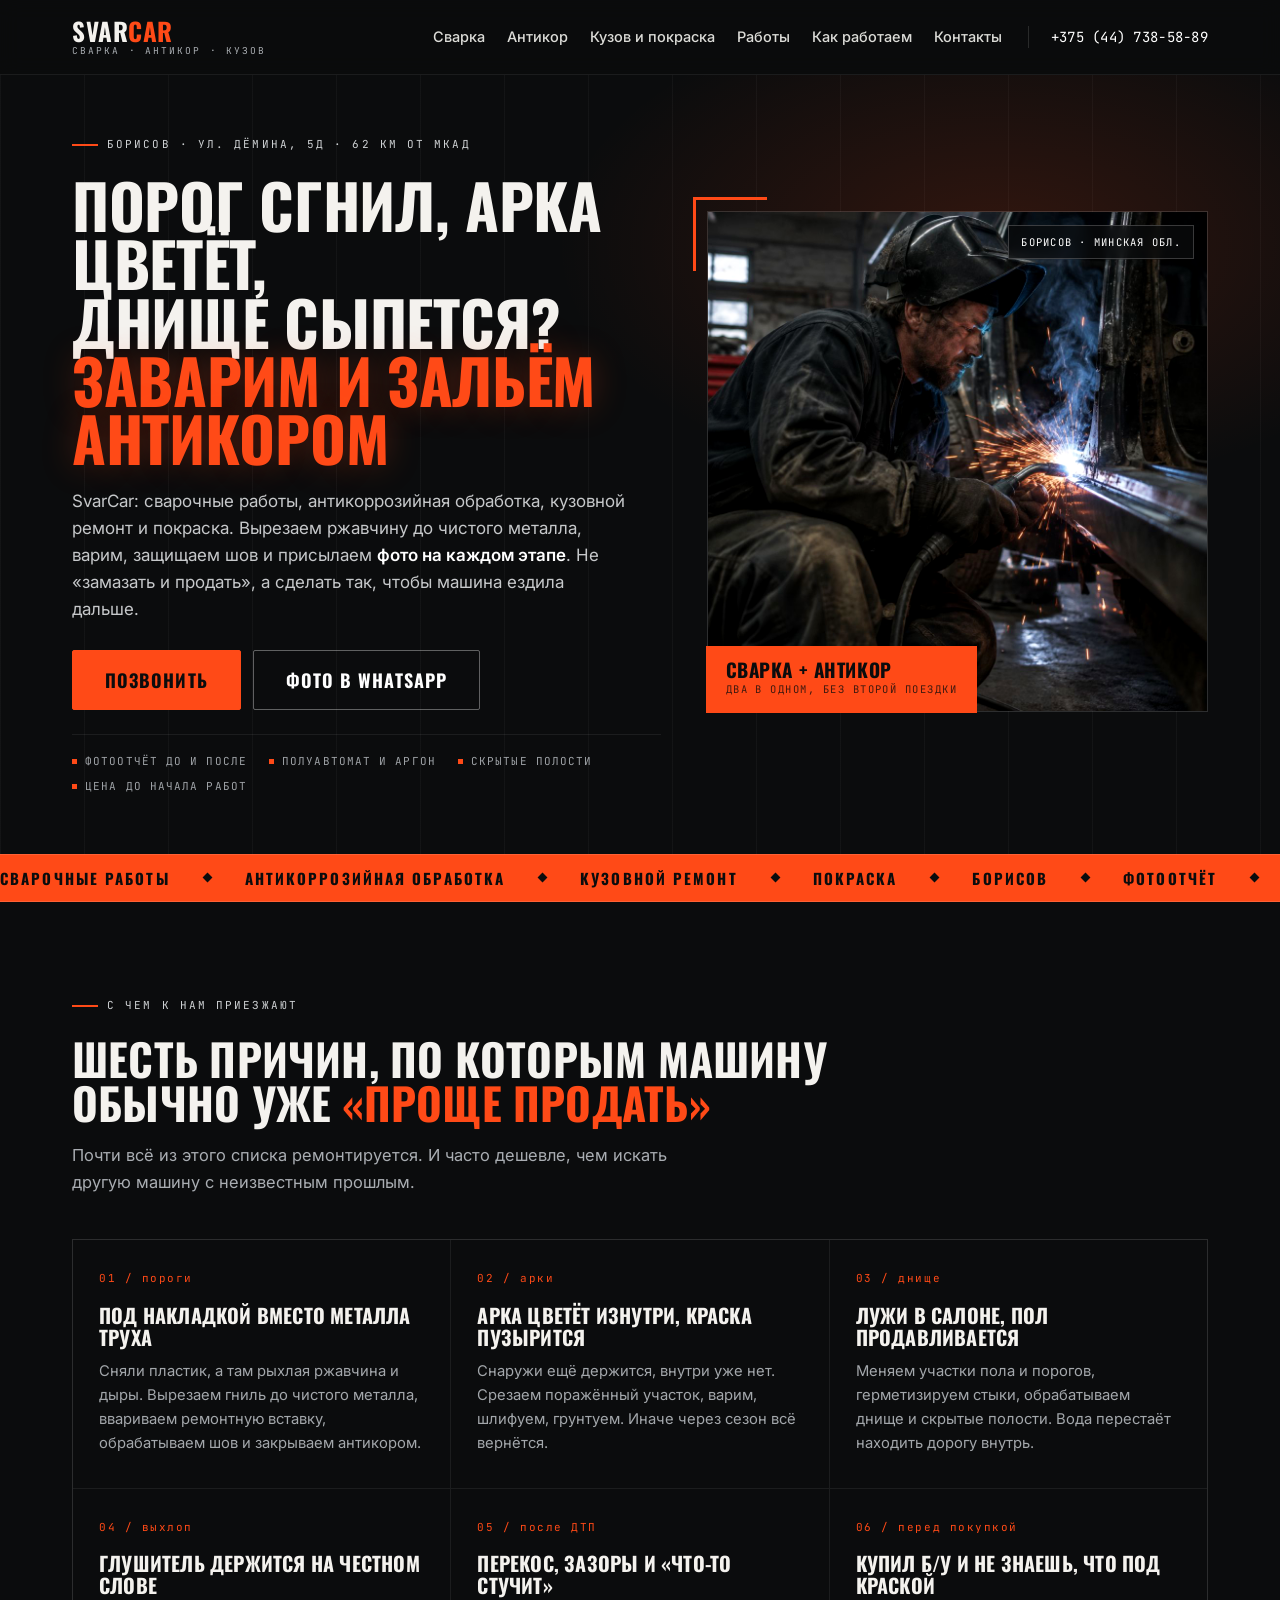
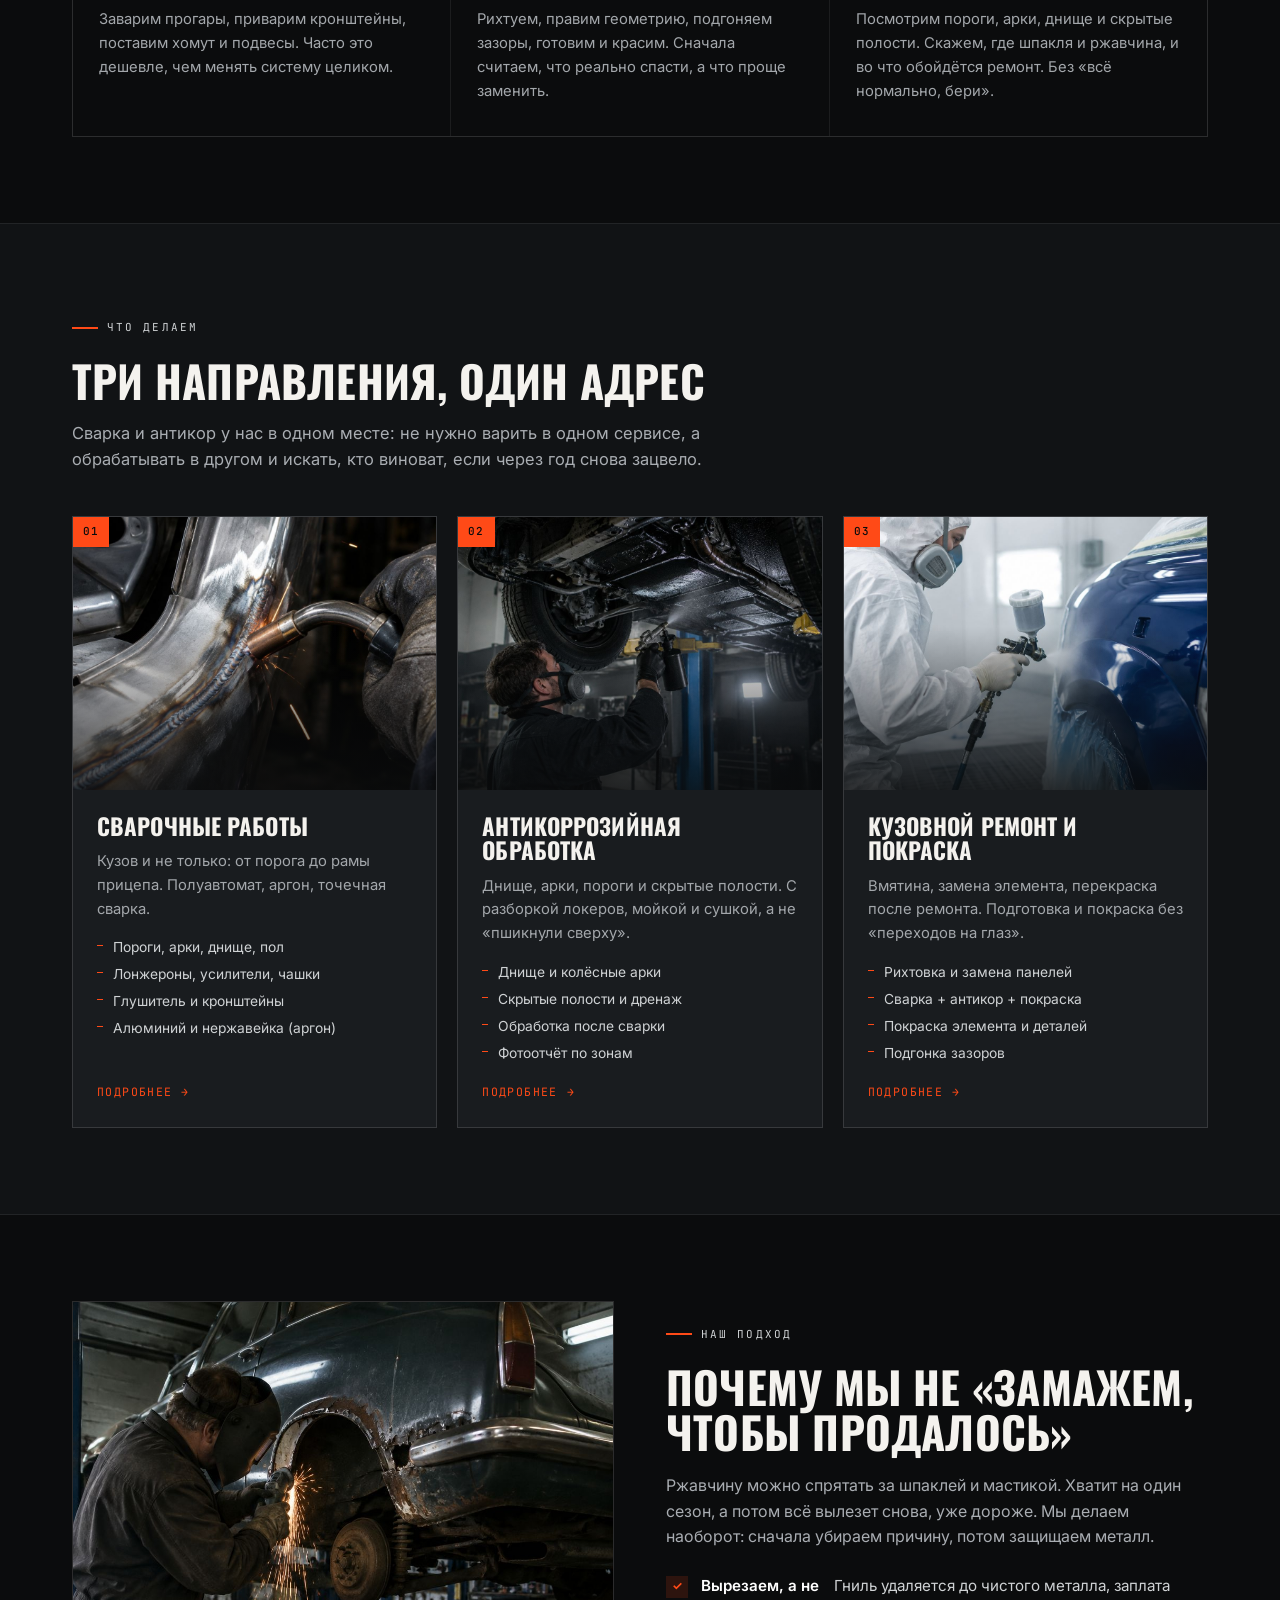
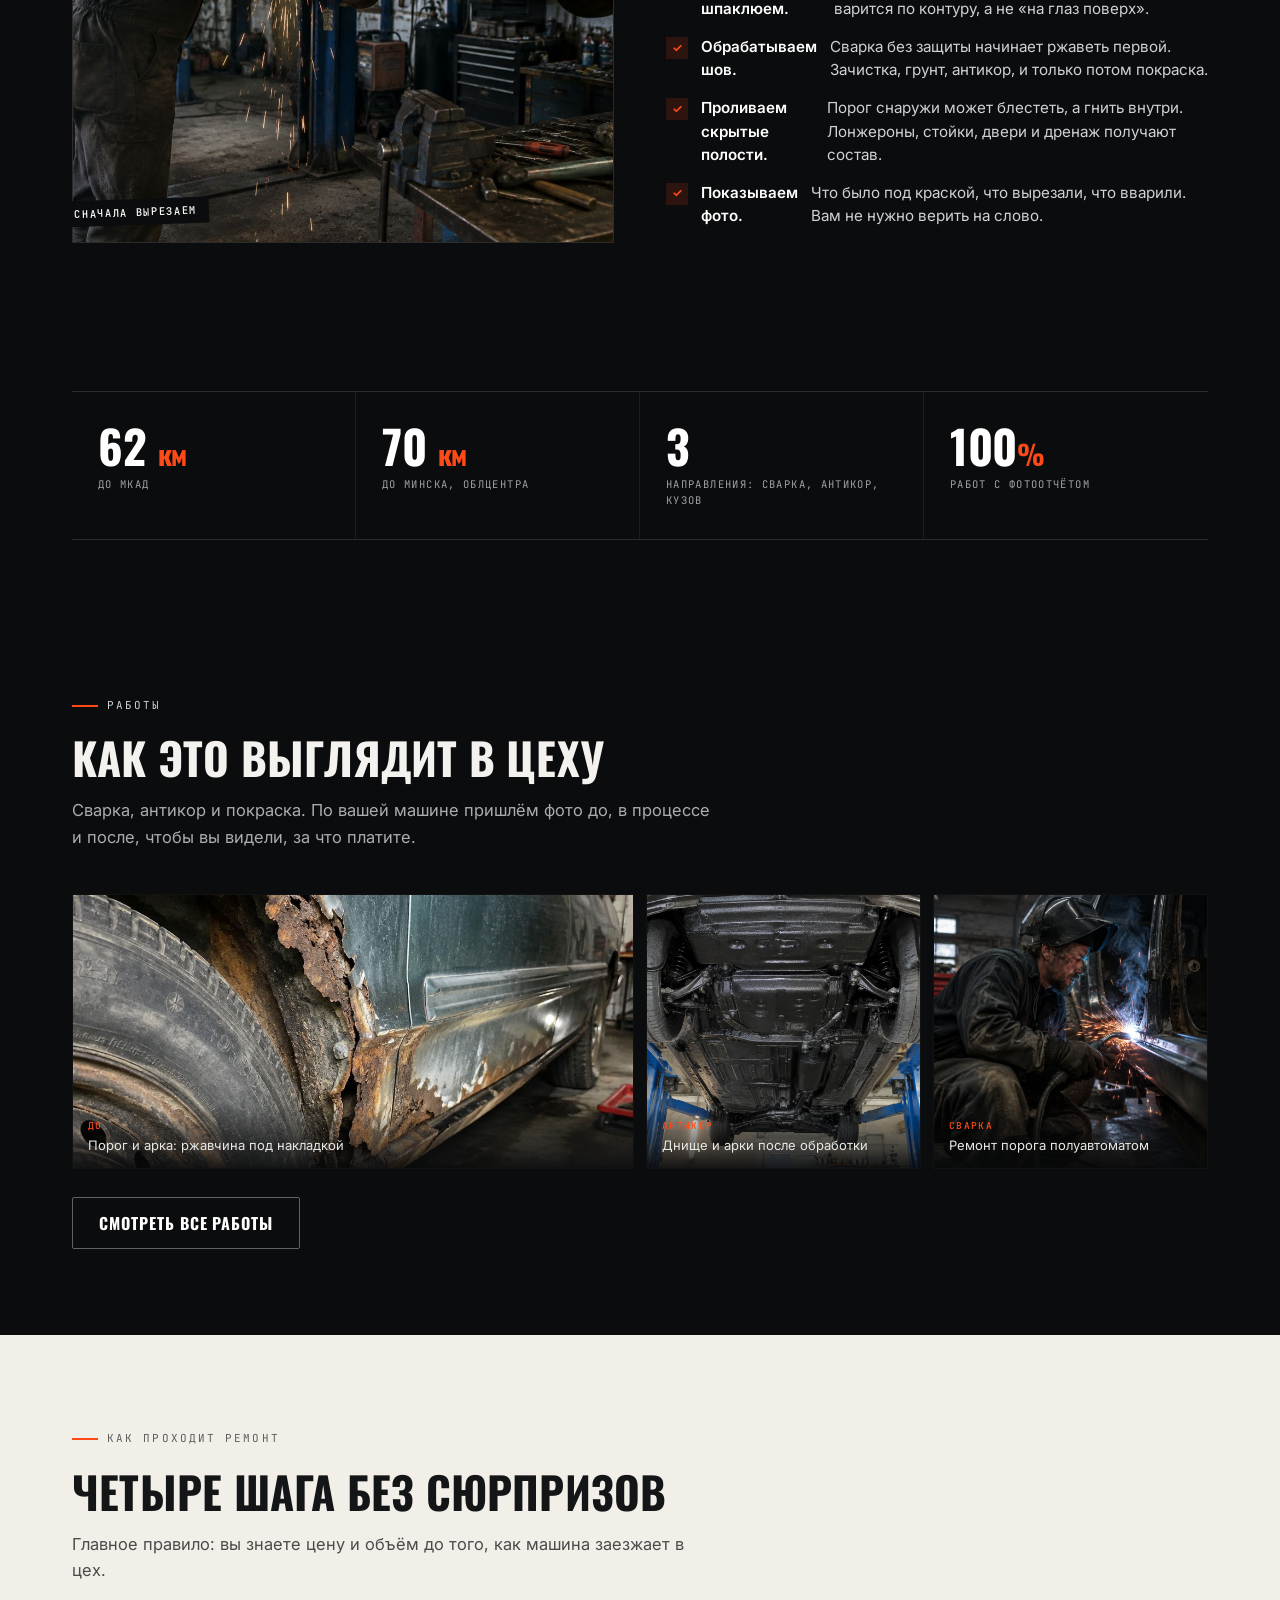
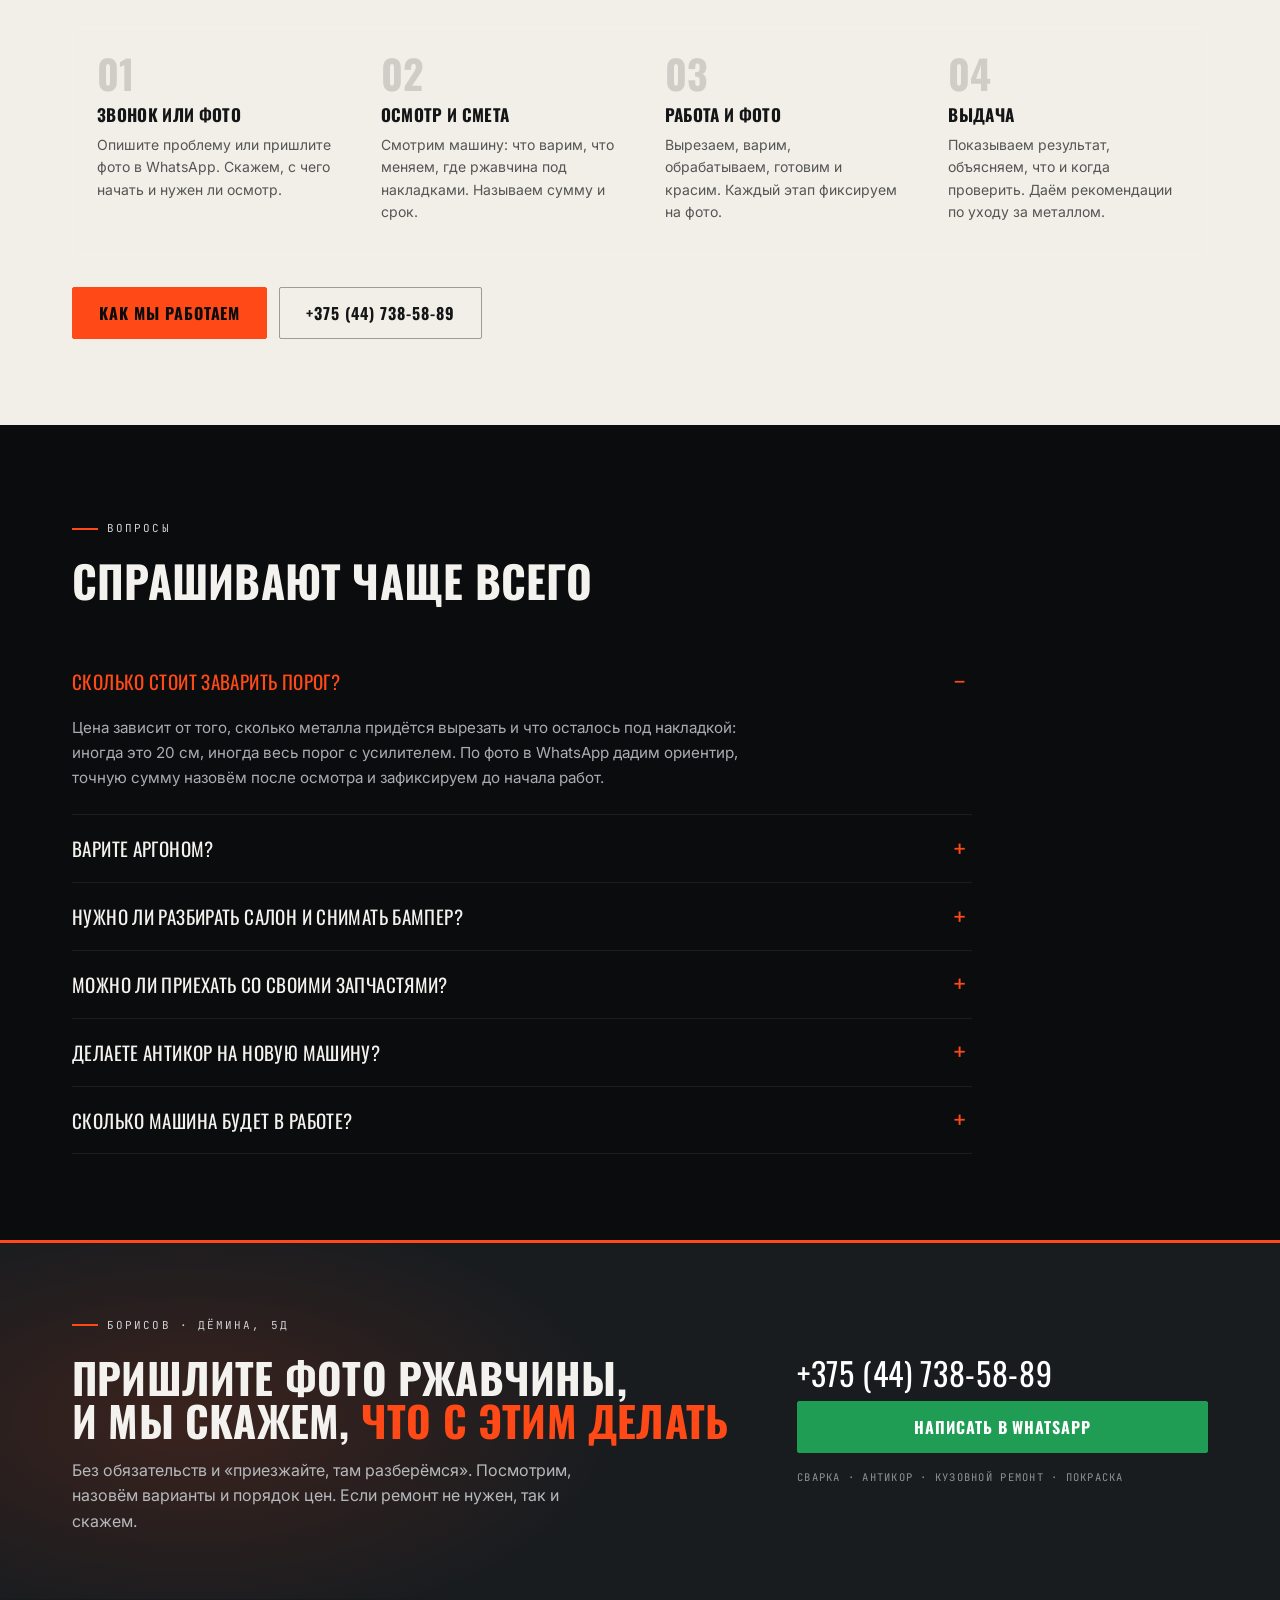
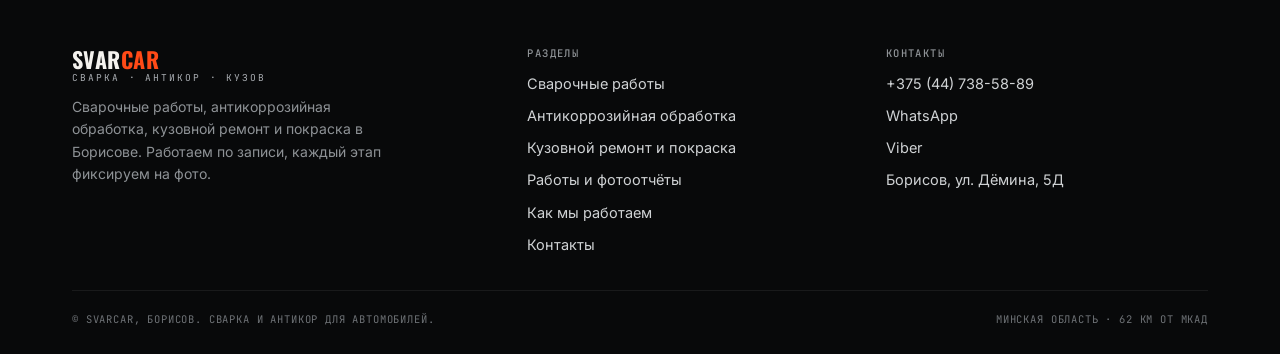
==== commit da99a317: "Hero spacing tuning" ====
--- a/index.html
+++ b/index.html
@@ -8,11 +8,18 @@
 <meta property="og:title" content="SvarCar: сварка, антикор и кузовной ремонт в Борисове">
 <meta property="og:description" content="Заварим пороги, арки и днище, обработаем антикором, покрасим. Фотоотчёт до и после. Борисов, ул. Дёмина, 5Д.">
 <meta property="og:type" content="website">
+<meta name="theme-color" content="#0b0c0d">
+<meta property="og:image" content="https://99sitefast-ai.github.io/svar-car-borisov/assets/img/hero-weld.jpg">
+<meta property="og:url" content="https://99sitefast-ai.github.io/svar-car-borisov/">
+<meta property="og:site_name" content="SvarCar, Борисов">
+<meta name="twitter:card" content="summary_large_image">
+
 <link rel="icon" href="assets/img/favicon.svg" type="image/svg+xml">
 <link rel="preconnect" href="https://fonts.googleapis.com">
 <link rel="preconnect" href="https://fonts.gstatic.com" crossorigin>
 <link href="https://fonts.googleapis.com/css2?family=Oswald:wght@500;600;700&family=Inter:wght@400;500;600&family=JetBrains+Mono:wght@400;500&display=swap" rel="stylesheet">
-<link rel="stylesheet" href="assets/css/style.css?v=1">
+<link rel="stylesheet" href="assets/css/style.css?v=3">
+<noscript><style>.rv{opacity:1!important;transform:none!important}</style></noscript>
 <script type="application/ld+json">
 {
   "@context": "https://schema.org",
@@ -87,7 +94,7 @@
   <span>Сварочные работы</span><span>Антикоррозийная обработка</span><span>Кузовной ремонт</span><span>Покраска</span><span>Борисов</span><span>Фотоотчёт</span><span>Скрытые полости</span><span>Пороги и арки</span>
 </div></div>
 
-<section class="sec">
+<section class="sec" id="pains">
   <div class="wrap">
     <div class="sec-head rv">
       <span class="kick">С чем к нам приезжают</span>
@@ -129,7 +136,7 @@
   </div>
 </section>
 
-<section class="sec sec--steel">
+<section class="sec sec--steel" id="services">
   <div class="wrap">
     <div class="sec-head rv">
       <span class="kick">Что делаем</span>
@@ -214,7 +221,7 @@
   </div>
 </section>
 
-<section class="sec">
+<section class="sec" id="gallery">
   <div class="wrap">
     <div class="sec-head rv">
       <span class="kick">Работы</span>
@@ -241,7 +248,7 @@
   </div>
 </section>
 
-<section class="sec sec--paper">
+<section class="sec sec--paper" id="process">
   <div class="wrap">
     <div class="sec-head rv">
       <span class="kick">Как проходит ремонт</span>
@@ -261,7 +268,7 @@
   </div>
 </section>
 
-<section class="sec">
+<section class="sec" id="faq">
   <div class="wrap">
     <div class="sec-head rv">
       <span class="kick">Вопросы</span>
@@ -296,7 +303,7 @@
   </div>
 </section>
 
-<section class="cta">
+<section class="cta" id="cta">
   <div class="wrap cta-in">
     <div class="rv">
       <span class="kick">Борисов · Дёмина, 5Д</span>
@@ -349,6 +356,11 @@
   </div>
 </footer>
 
+<div class="mbar">
+  <a class="btn" href="tel:+375447385889">Позвонить</a>
+  <a class="btn btn--wa" href="https://wa.me/375447385889" target="_blank" rel="noopener">WhatsApp</a>
+</div>
+
 <script src="assets/js/app.js" defer></script>
 </body>
 </html>
--- a/assets/css/style.css
+++ b/assets/css/style.css
@@ -115,7 +115,7 @@
 }
 .hero-in{
   position:relative;display:grid;grid-template-columns:1.08fr .92fr;gap:46px;
-  align-items:center;padding:64px 22px 70px;
+  align-items:center;padding:52px 22px 58px;
 }
 .hero-txt{position:relative;z-index:2}
 .kick{
@@ -124,19 +124,19 @@
 }
 .kick::before{content:"";width:26px;height:2px;background:var(--orange);flex:0 0 auto}
 .hero h1{
-  font-size:clamp(34px,5.1vw,68px);line-height:.94;letter-spacing:-.005em;
+  font-size:clamp(32px,4.8vw,62px);line-height:.95;letter-spacing:-.005em;
 }
 .hero h1 .hl{
   display:inline;color:var(--orange);
   text-shadow:0 0 34px rgba(255,74,23,.28);
 }
 .hero-sub{
-  margin-top:24px;font-size:17.5px;line-height:1.62;color:#c6c8ca;max-width:560px;
+  margin-top:20px;font-size:17px;line-height:1.6;color:#c6c8ca;max-width:560px;
 }
 .hero-sub b{color:#fff;font-weight:600}
-.hero .btn-row{margin-top:30px}
+.hero .btn-row{margin-top:26px}
 .hero-facts{
-  display:flex;flex-wrap:wrap;gap:8px 22px;margin-top:30px;padding-top:22px;
+  display:flex;flex-wrap:wrap;gap:8px 22px;margin-top:24px;padding-top:18px;
   border-top:1px solid var(--line-soft);
 }
 .hero-facts span{
@@ -447,6 +447,18 @@
 .ftr-bot{
   border-top:1px solid var(--line-soft);padding-top:20px;display:flex;justify-content:space-between;gap:16px;
   font-family:var(--mono);font-size:10.5px;letter-spacing:.08em;text-transform:uppercase;color:#6e7276;flex-wrap:wrap;
+}
+
+/* mobile call bar */
+.mbar{display:none}
+@media (max-width:860px){
+  .mbar{
+    display:grid;grid-template-columns:1fr 1fr;gap:8px;position:fixed;left:0;right:0;bottom:0;z-index:70;
+    padding:10px 12px calc(10px + env(safe-area-inset-bottom));
+    background:rgba(11,12,13,.96);border-top:1px solid var(--line);backdrop-filter:blur(8px);
+  }
+  .mbar .btn{width:100%;padding:14px 8px;font-size:15px}
+  body{padding-bottom:76px}
 }
 
 /* reveal */
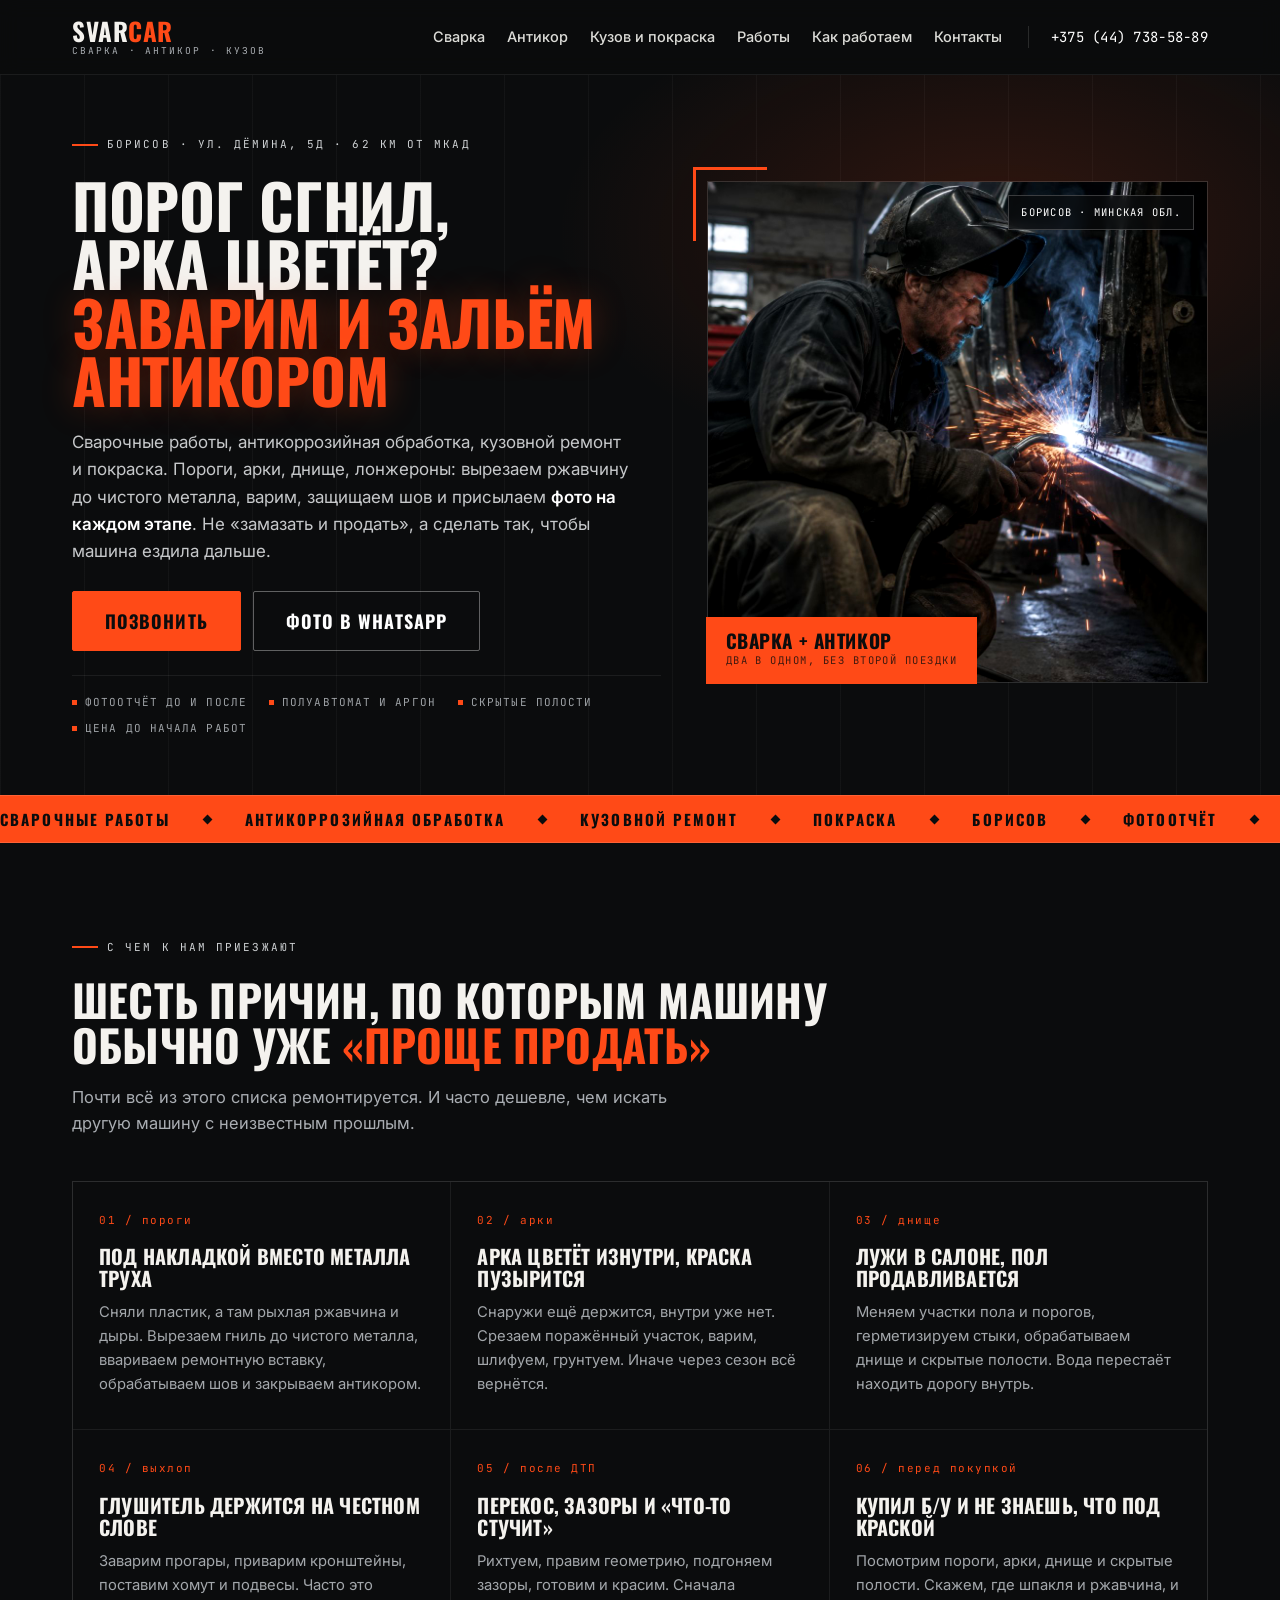
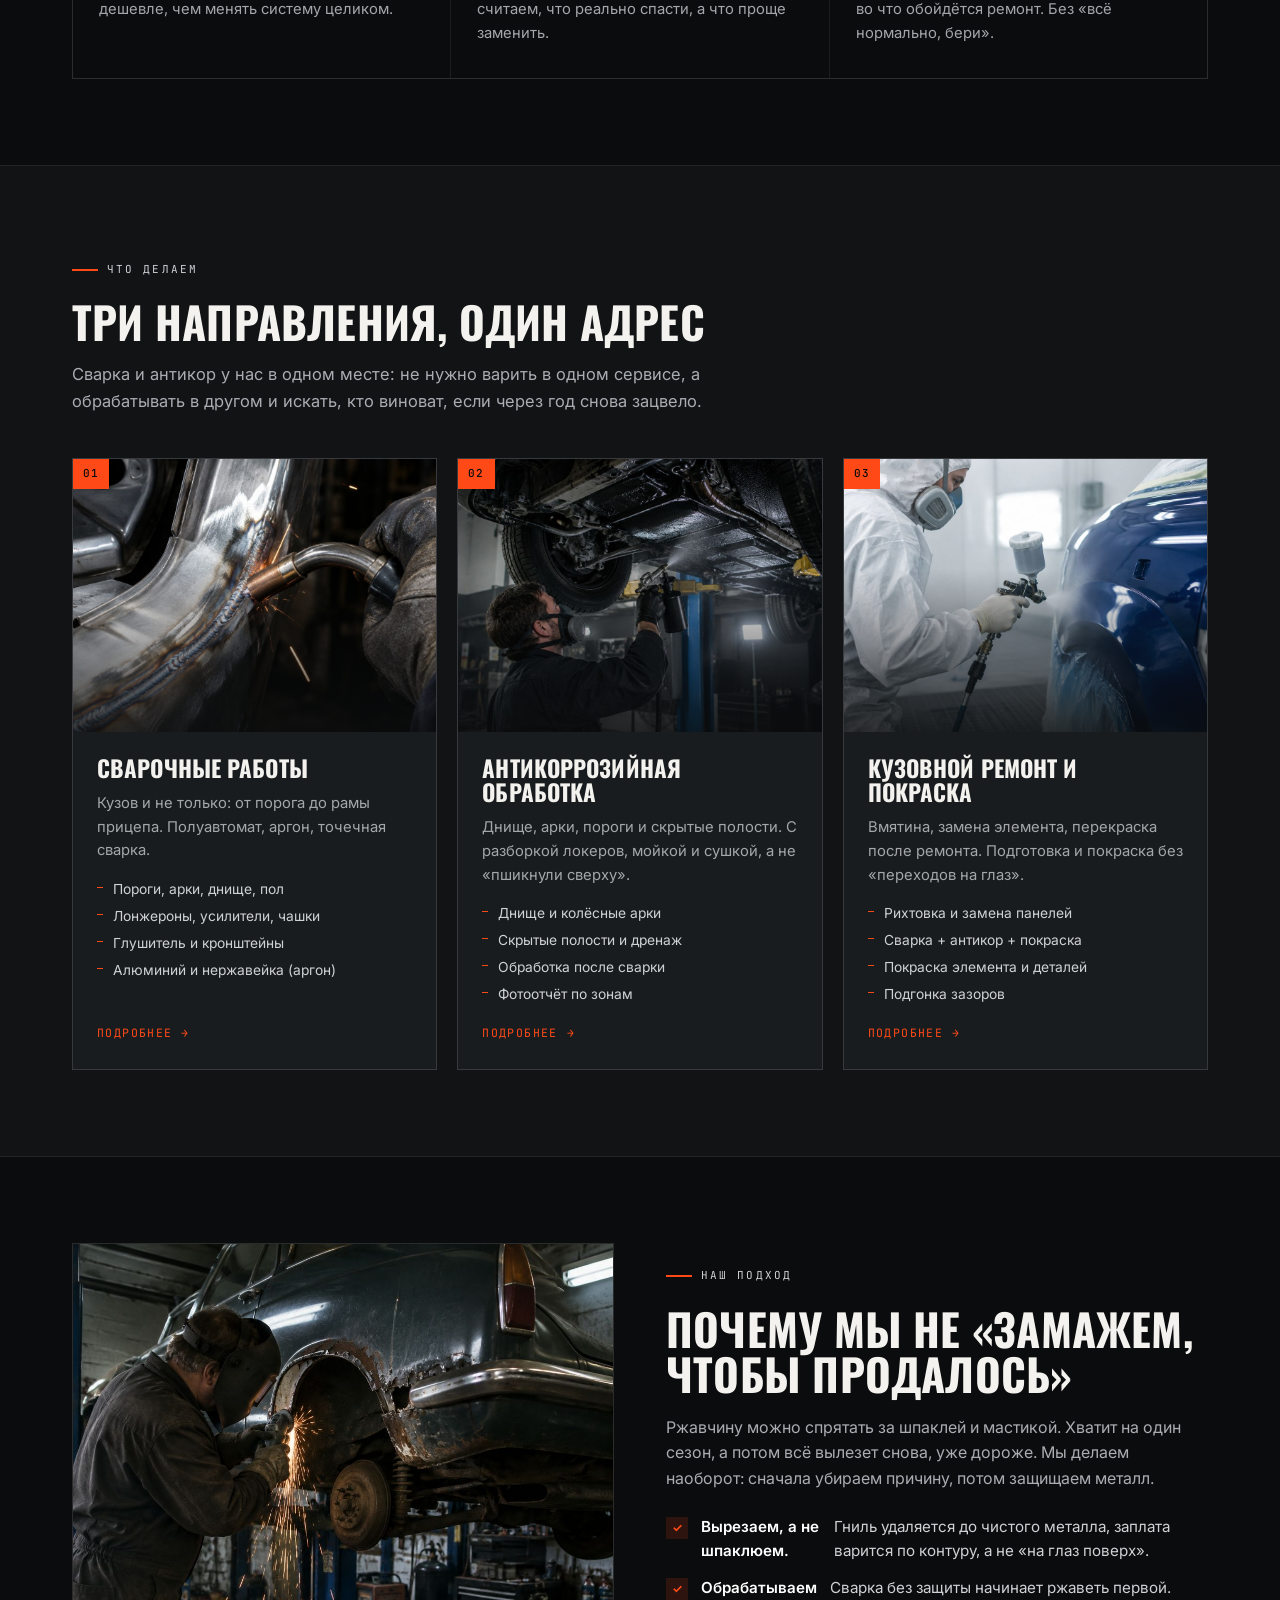
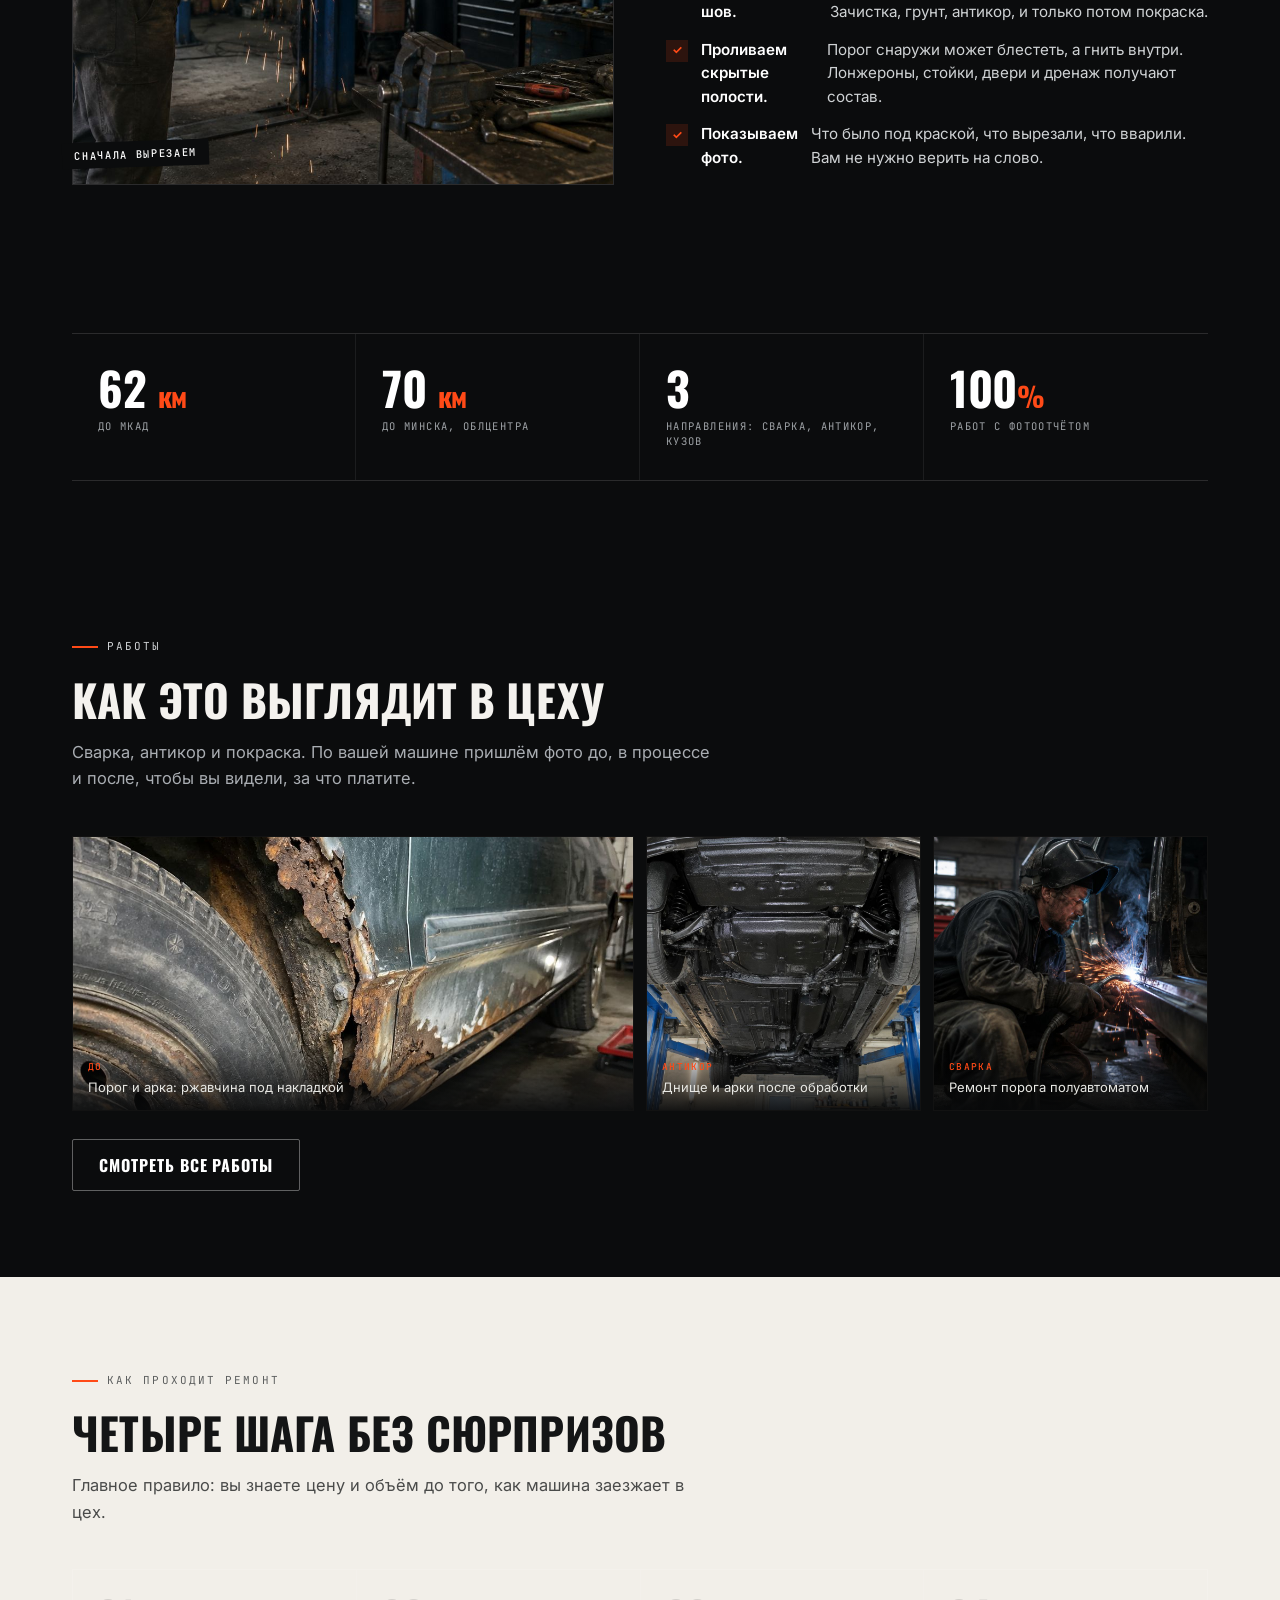
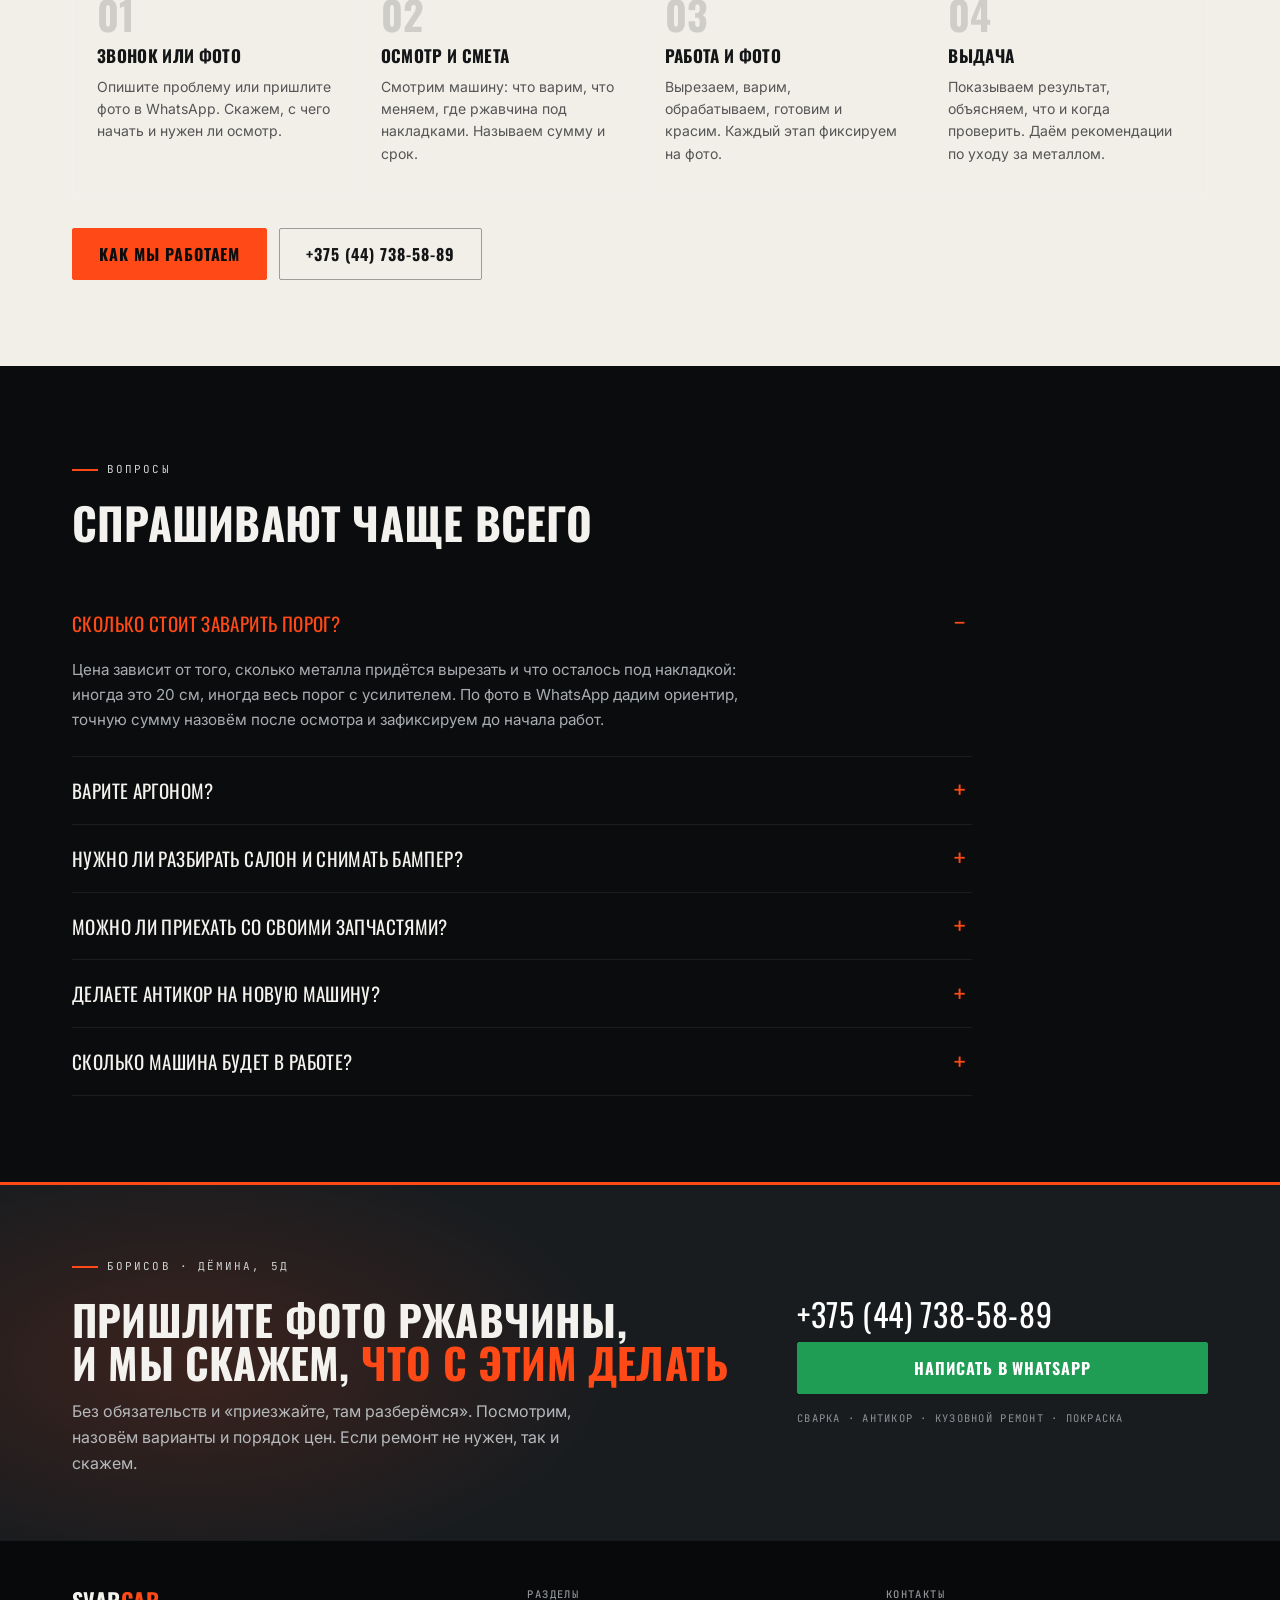
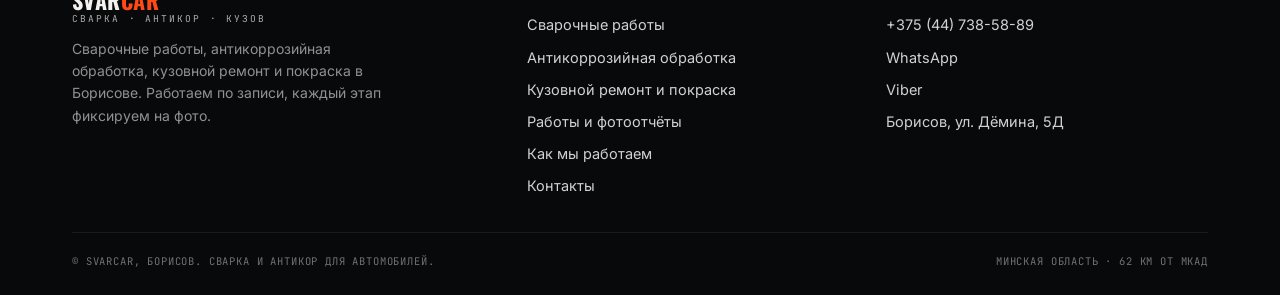
==== commit 5ba33116: "Headline fitting" ====
--- a/index.html
+++ b/index.html
@@ -18,7 +18,7 @@
 <link rel="preconnect" href="https://fonts.googleapis.com">
 <link rel="preconnect" href="https://fonts.gstatic.com" crossorigin>
 <link href="https://fonts.googleapis.com/css2?family=Oswald:wght@500;600;700&family=Inter:wght@400;500;600&family=JetBrains+Mono:wght@400;500&display=swap" rel="stylesheet">
-<link rel="stylesheet" href="assets/css/style.css?v=3">
+<link rel="stylesheet" href="assets/css/style.css?v=4">
 <noscript><style>.rv{opacity:1!important;transform:none!important}</style></noscript>
 <script type="application/ld+json">
 {
@@ -68,8 +68,8 @@
   <div class="wrap hero-in">
     <div class="hero-txt">
       <span class="kick">Борисов · ул. Дёмина, 5Д · 62 км от МКАД</span>
-      <h1>Порог сгнил, арка цветёт,<br>днище сыпется?<br><span class="hl">Заварим и зальём антикором</span></h1>
-      <p class="hero-sub">SvarCar: сварочные работы, антикоррозийная обработка, кузовной ремонт и покраска. Вырезаем ржавчину до чистого металла, варим, защищаем шов и присылаем <b>фото на каждом этапе</b>. Не «замазать и продать», а сделать так, чтобы машина ездила дальше.</p>
+      <h1>Порог сгнил,<br>арка цветёт?<br><span class="hl">Заварим и зальём<br>антикором</span></h1>
+      <p class="hero-sub">Сварочные работы, антикоррозийная обработка, кузовной ремонт и покраска. Пороги, арки, днище, лонжероны: вырезаем ржавчину до чистого металла, варим, защищаем шов и присылаем <b>фото на каждом этапе</b>. Не «замазать и продать», а сделать так, чтобы машина ездила дальше.</p>
       <div class="btn-row">
         <a class="btn btn--lg" href="tel:+375447385889">Позвонить</a>
         <a class="btn btn--lg btn--ghost" href="https://wa.me/375447385889?text=%D0%97%D0%B4%D1%80%D0%B0%D0%B2%D1%81%D1%82%D0%B2%D1%83%D0%B9%D1%82%D0%B5%21%20%D0%A5%D0%BE%D1%87%D1%83%20%D0%BE%D1%86%D0%B5%D0%BD%D0%B8%D1%82%D1%8C%20%D1%80%D0%B0%D0%B1%D0%BE%D1%82%D1%83%20%D0%BF%D0%BE%20%D1%84%D0%BE%D1%82%D0%BE" target="_blank" rel="noopener">Фото в WhatsApp</a>
--- a/assets/css/style.css
+++ b/assets/css/style.css
@@ -355,7 +355,7 @@
 /* ---------- page hero (inner) ---------- */
 .phero{position:relative;overflow:hidden;border-bottom:1px solid var(--line-soft);background:var(--ink-2)}
 .phero-in{position:relative;display:grid;grid-template-columns:1.1fr .9fr;gap:44px;align-items:center;padding:58px 22px}
-.phero h1{font-size:clamp(31px,4.4vw,58px);line-height:.96}
+.phero h1{font-size:clamp(30px,4.1vw,54px);line-height:.97}
 .phero h1 em{font-style:normal;color:var(--orange)}
 .phero .slead{margin-top:20px;font-size:16.5px;max-width:560px}
 .phero-media img{width:100%;aspect-ratio:4/3;object-fit:cover;border:1px solid var(--line)}
